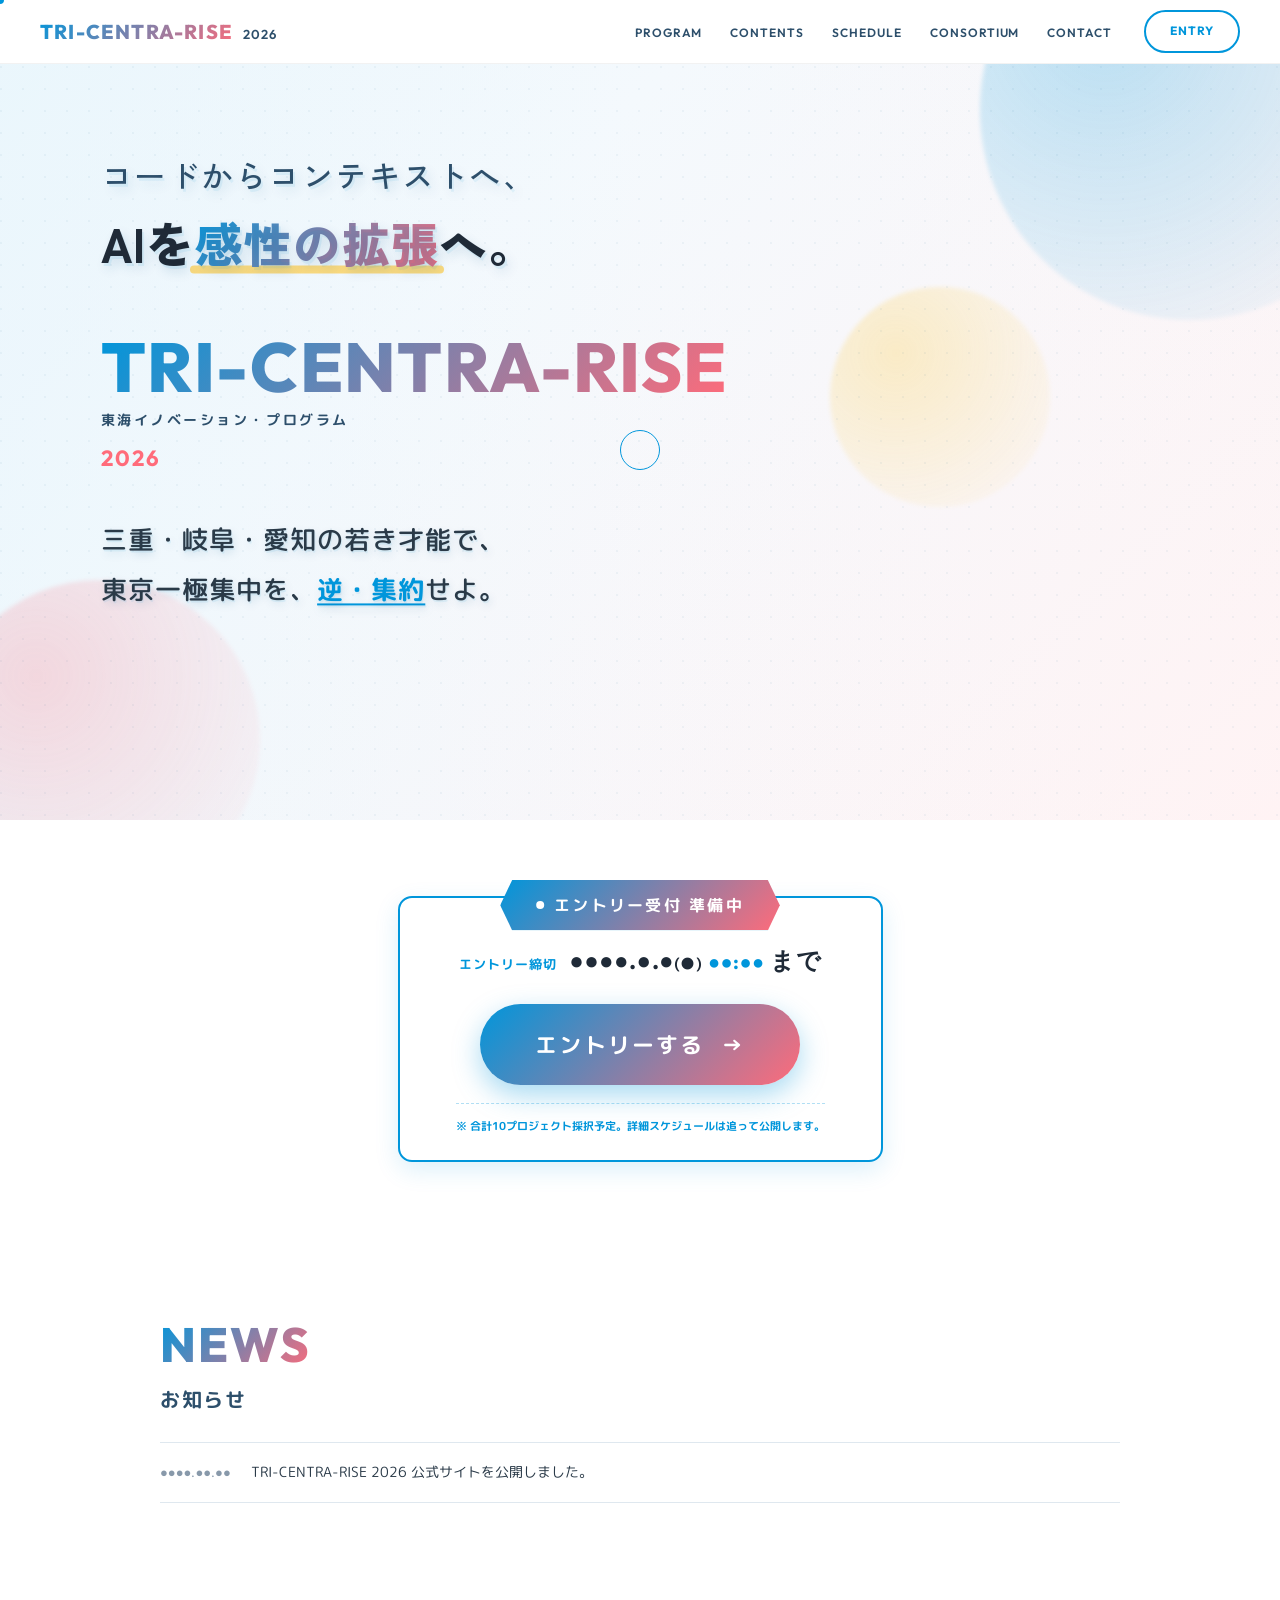
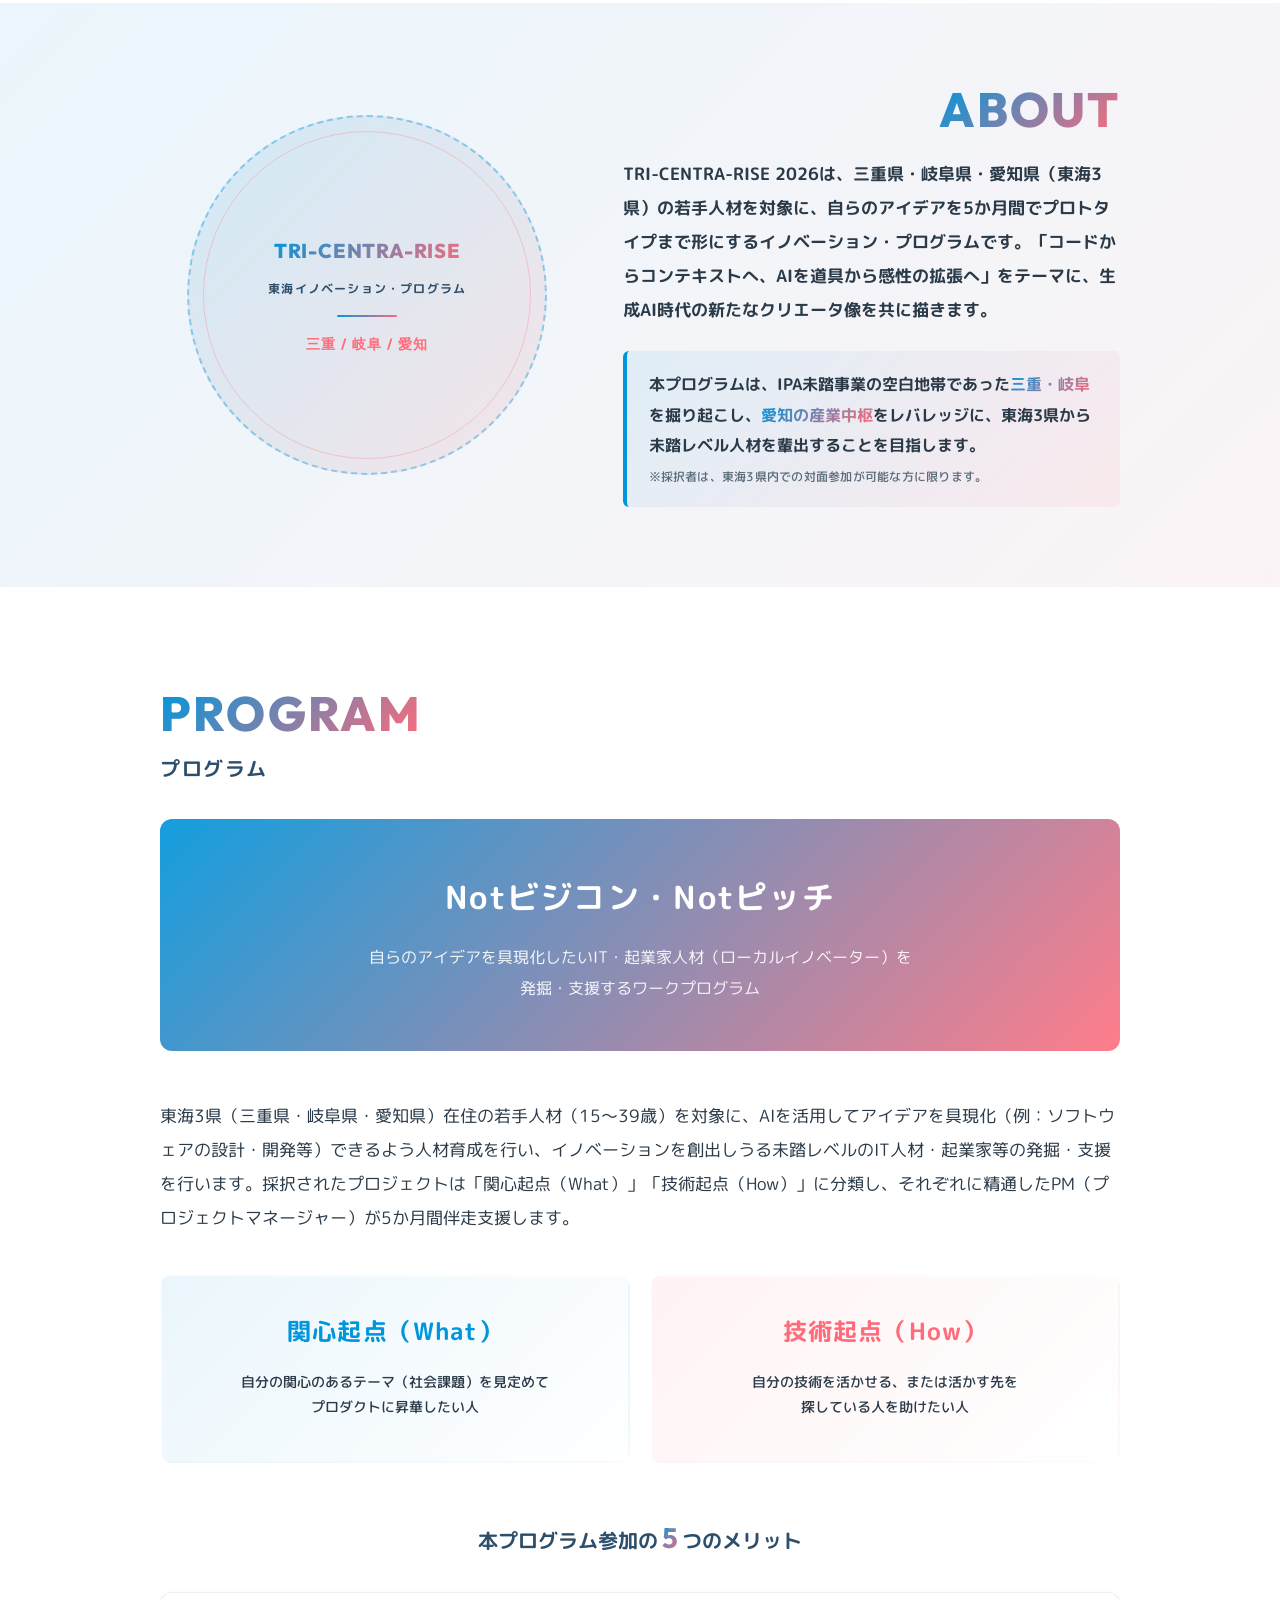
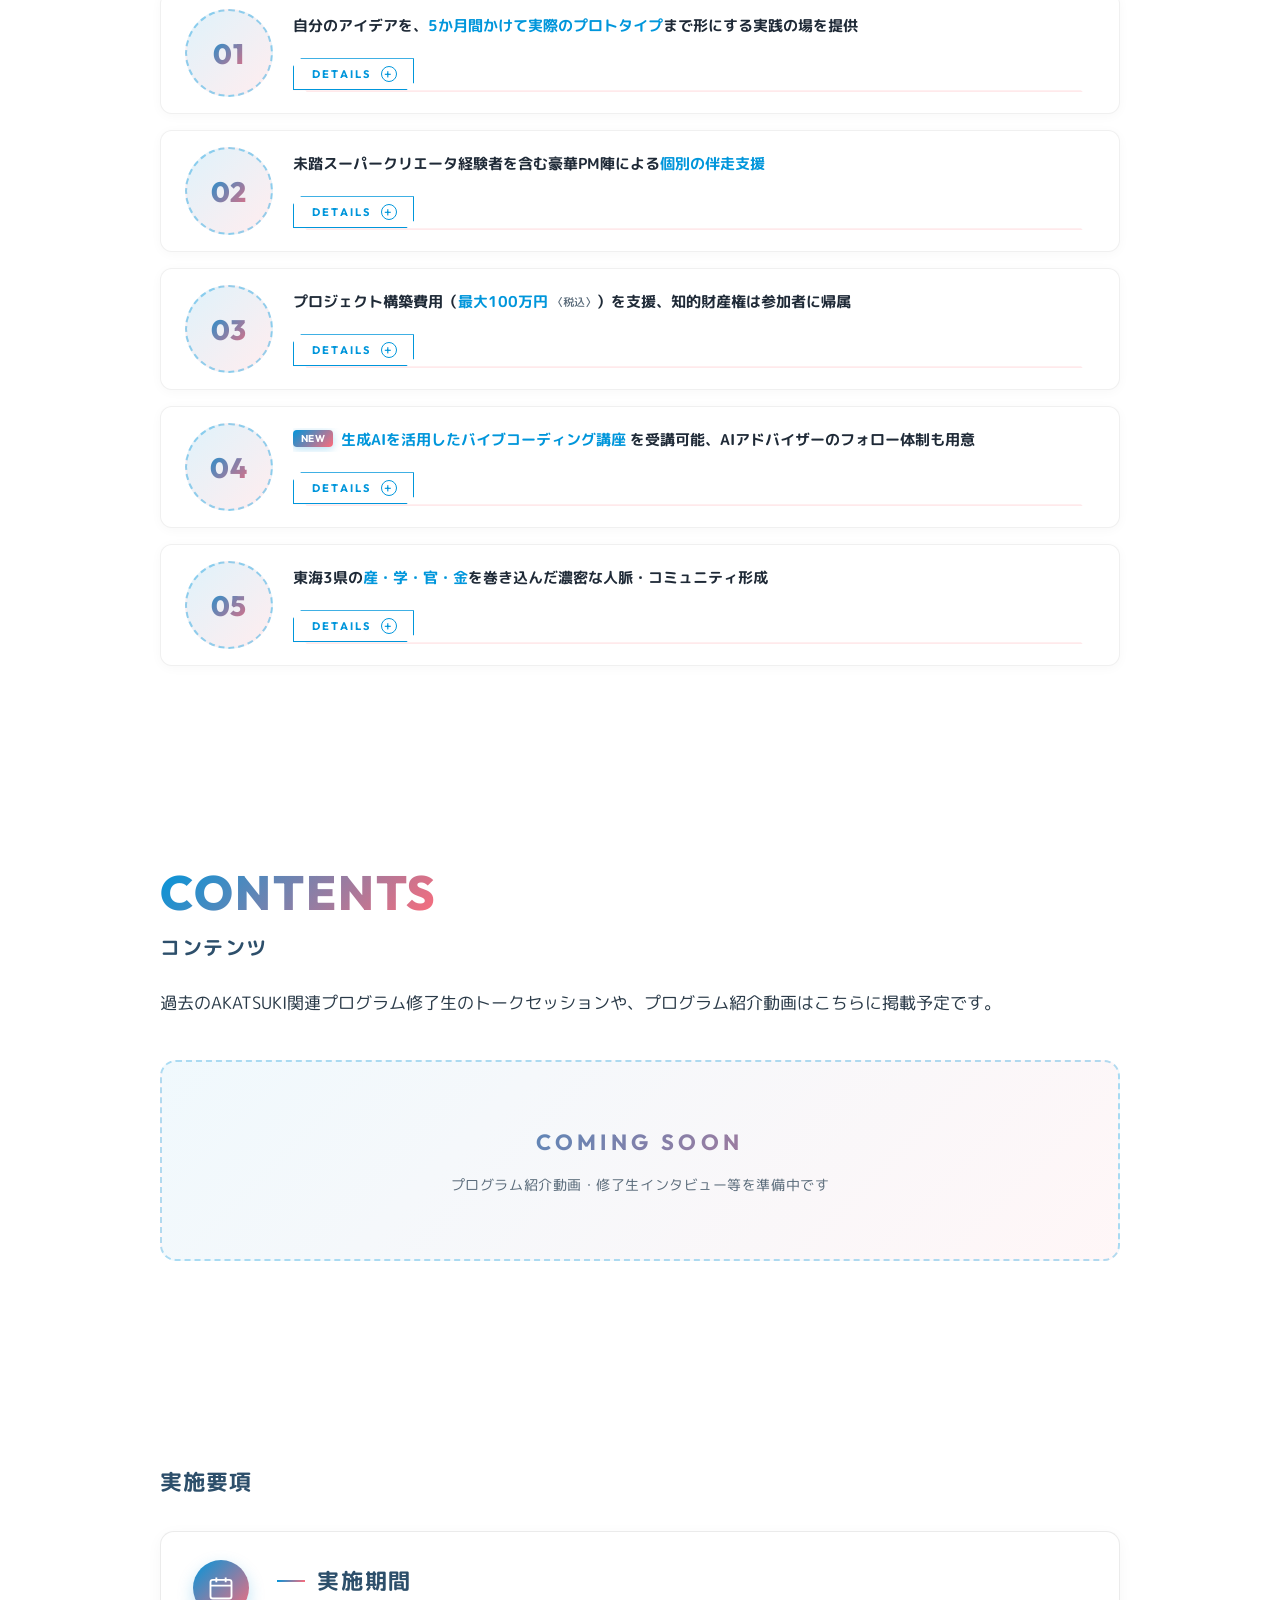
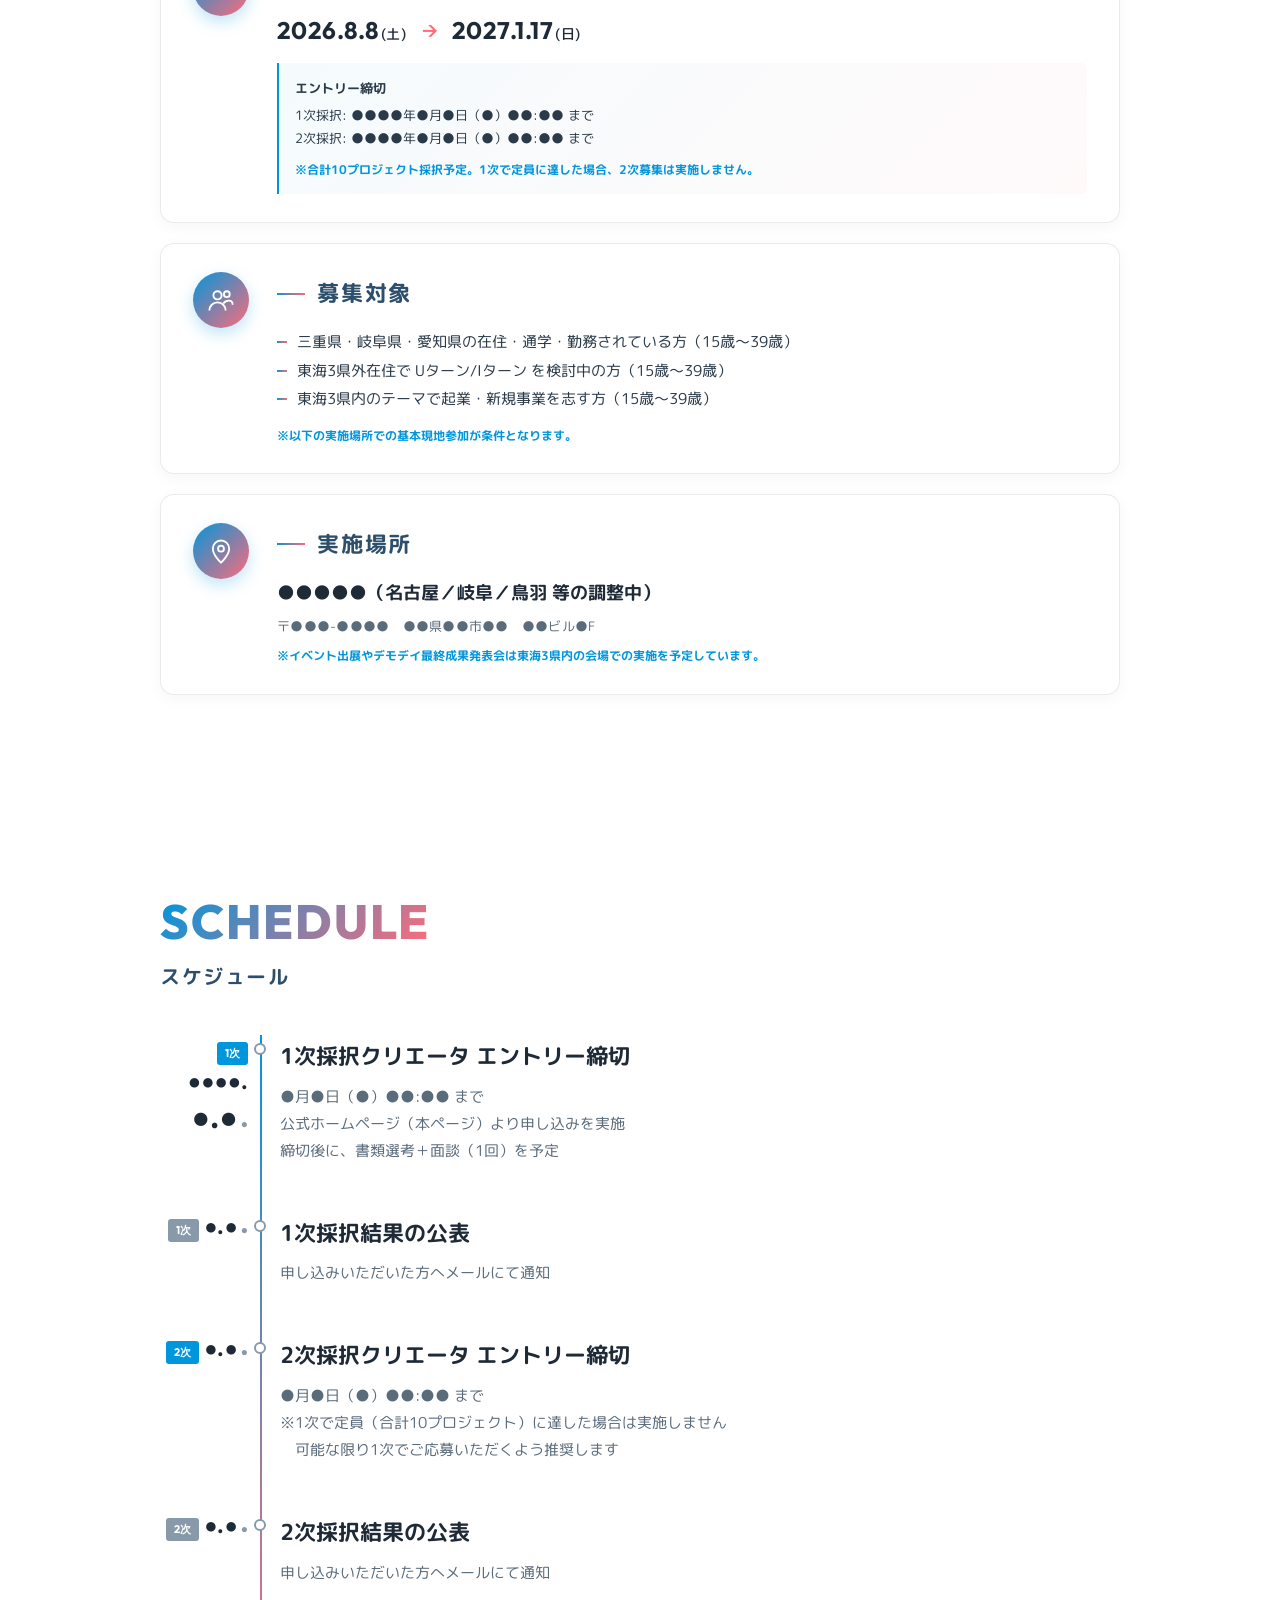
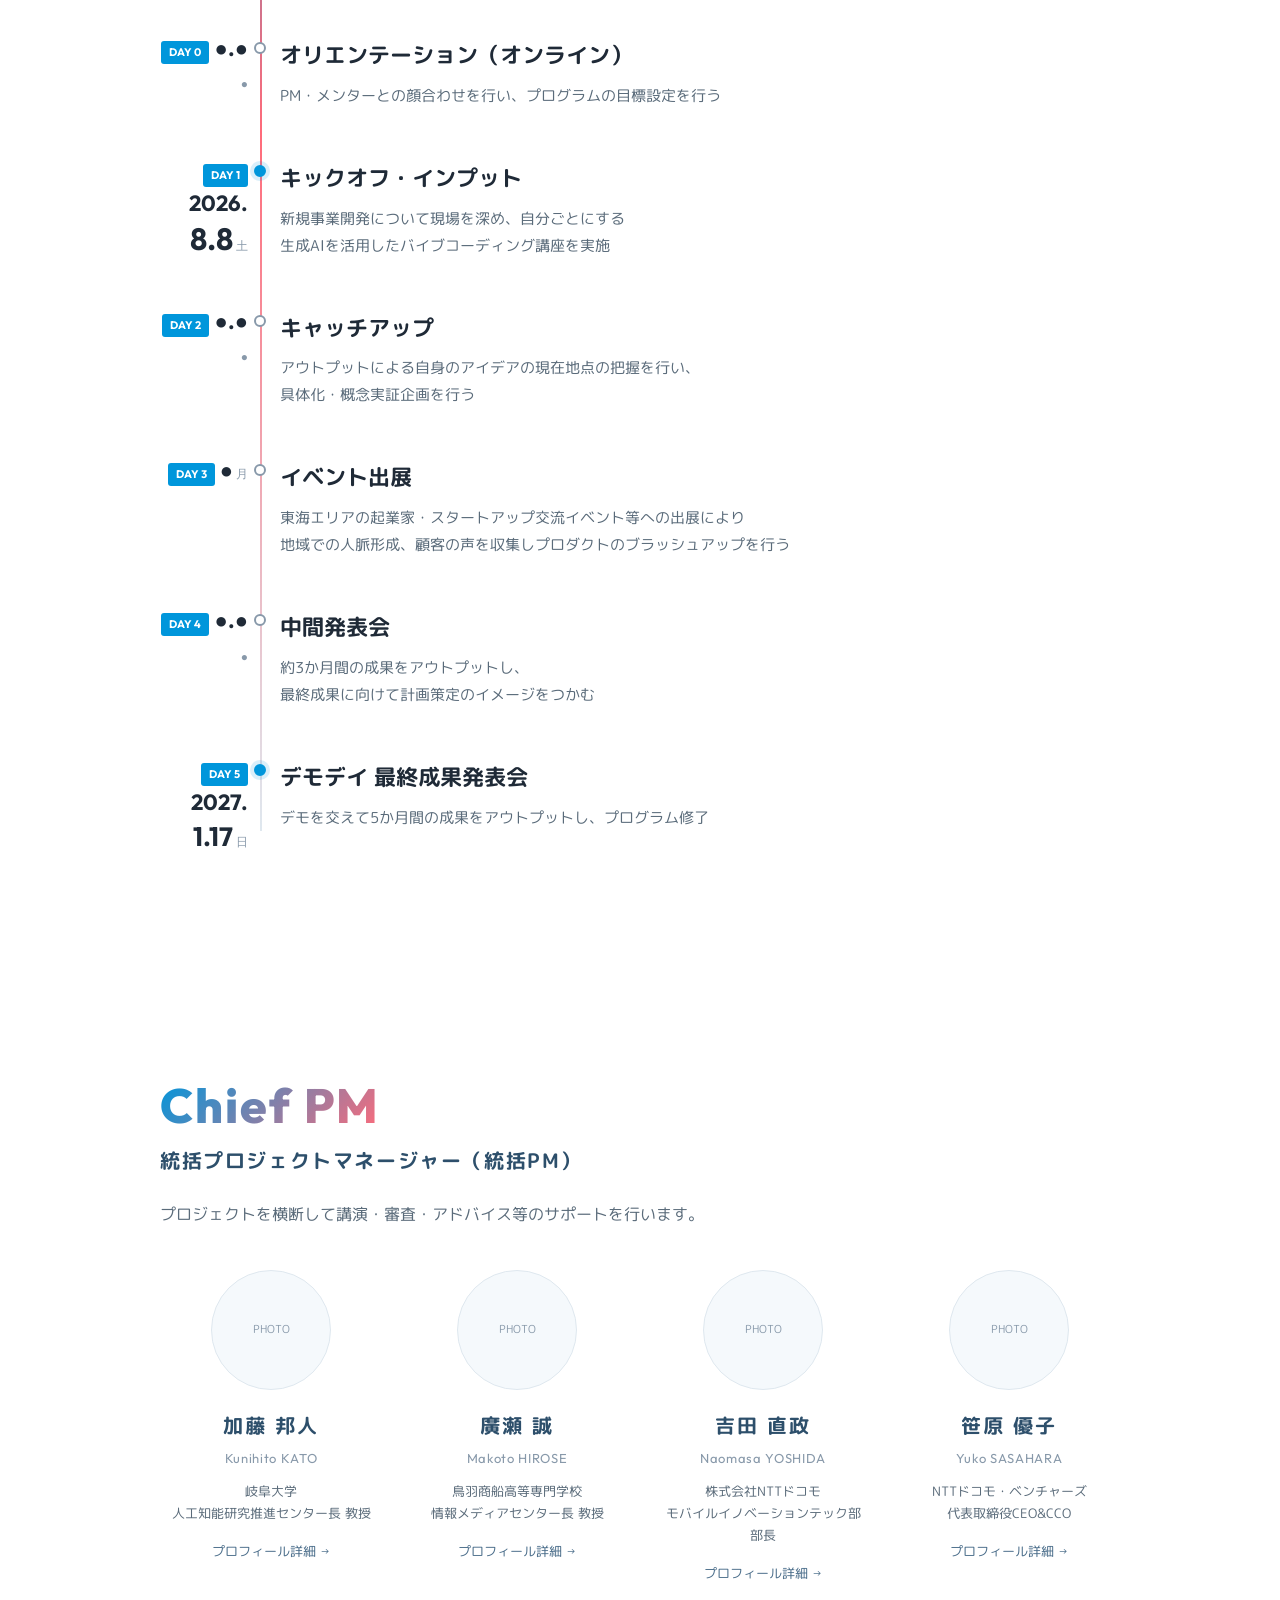
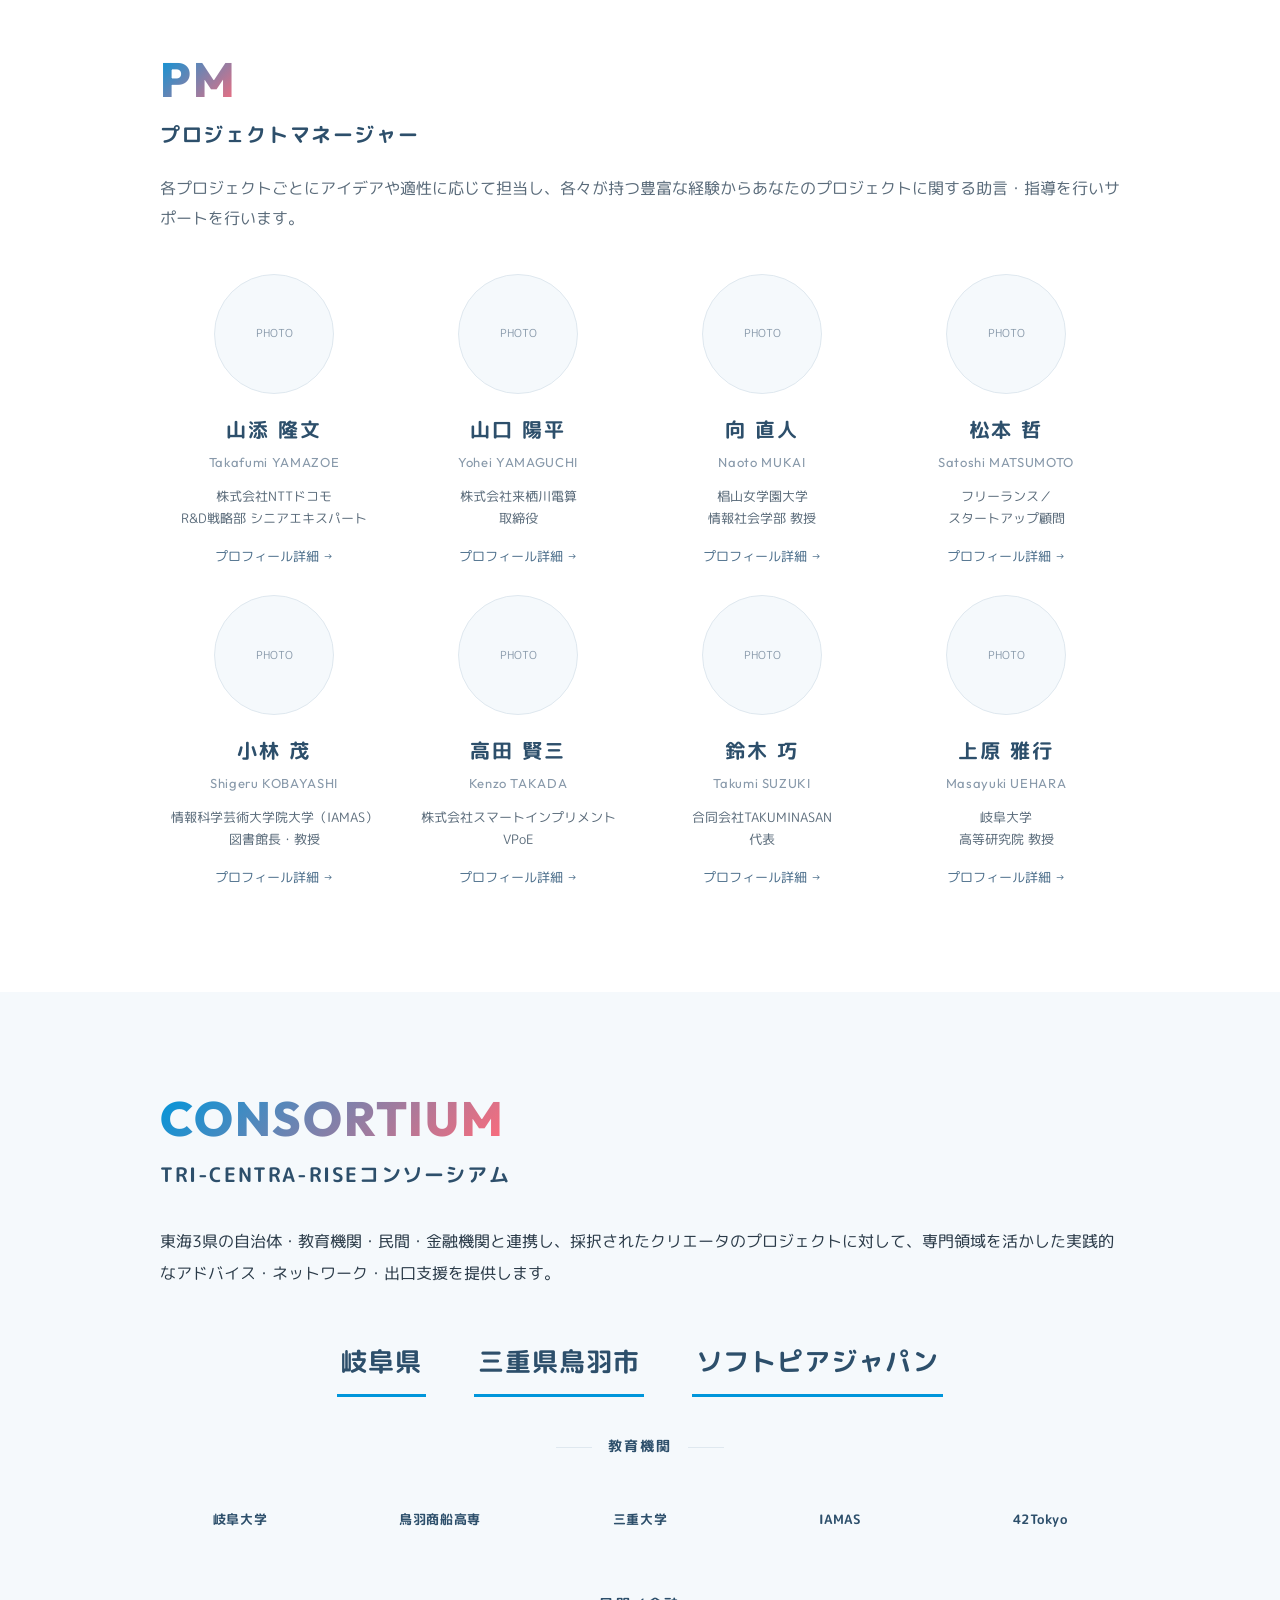
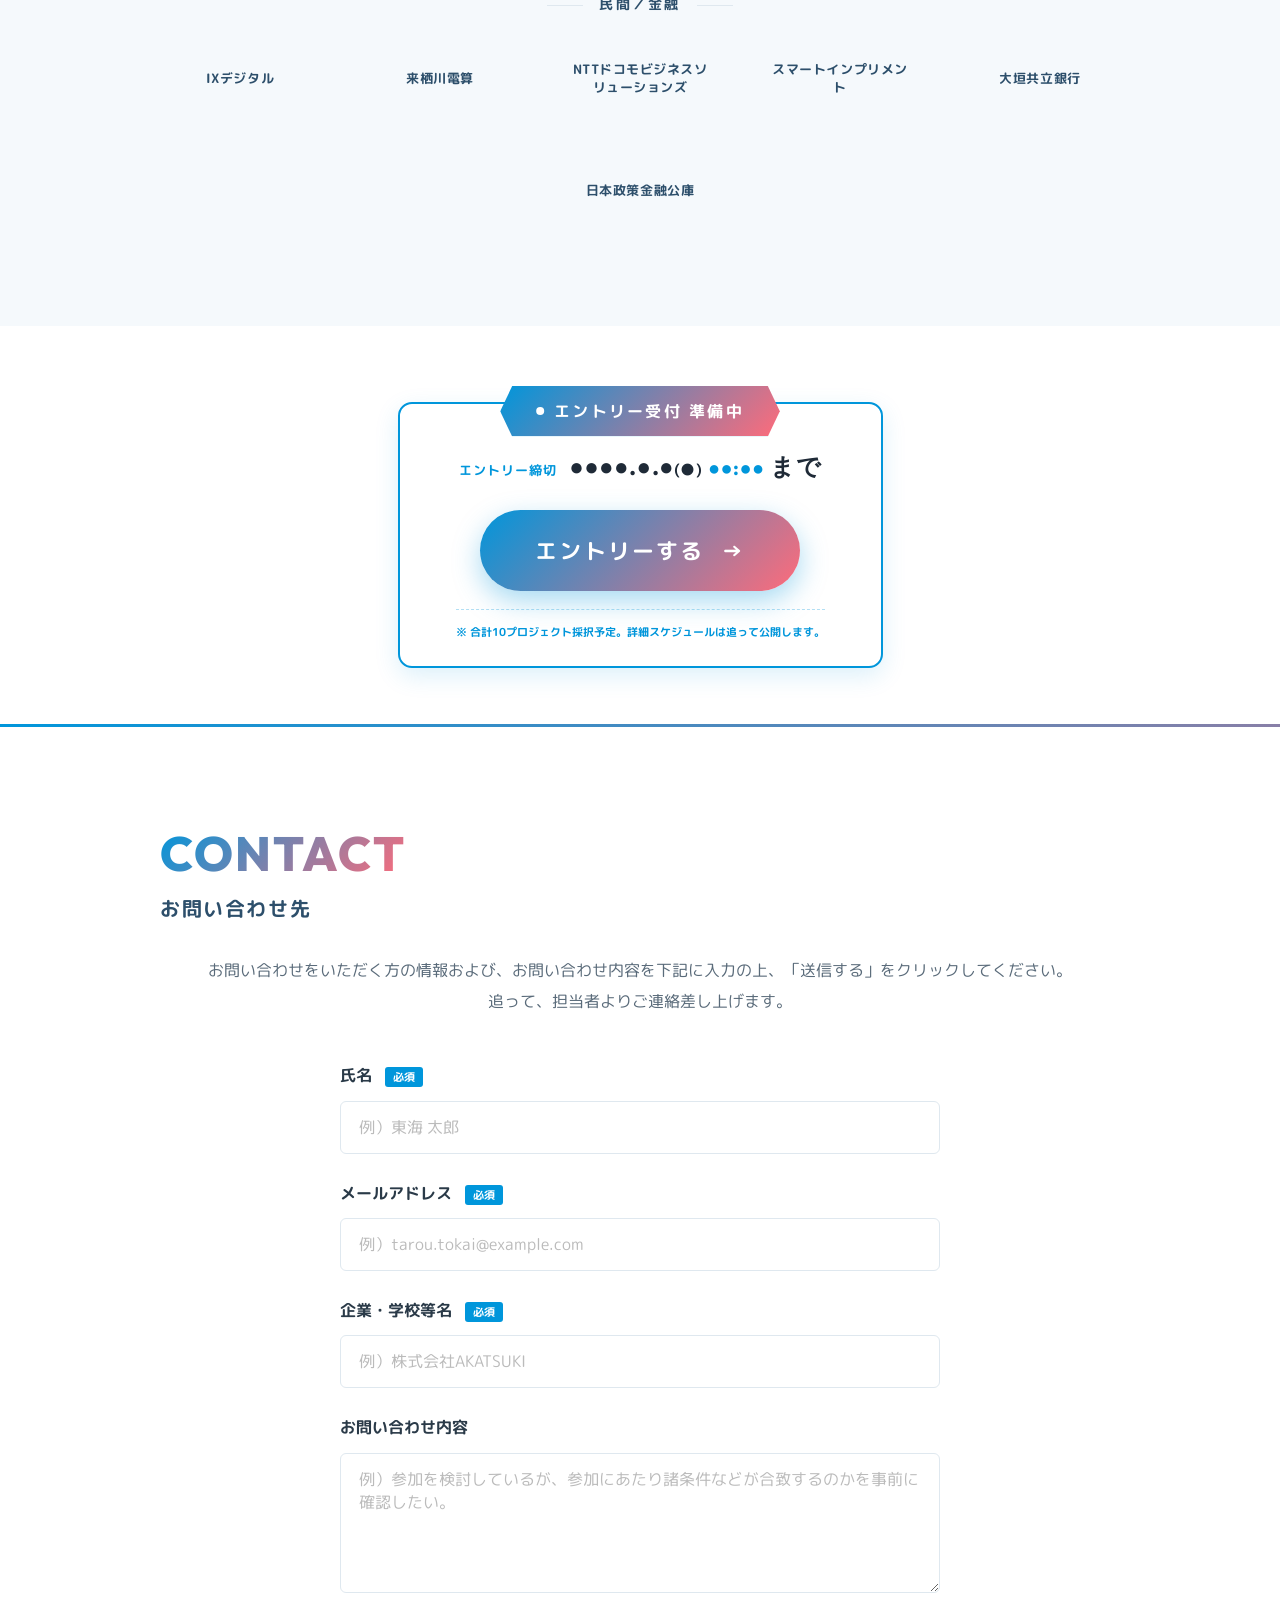
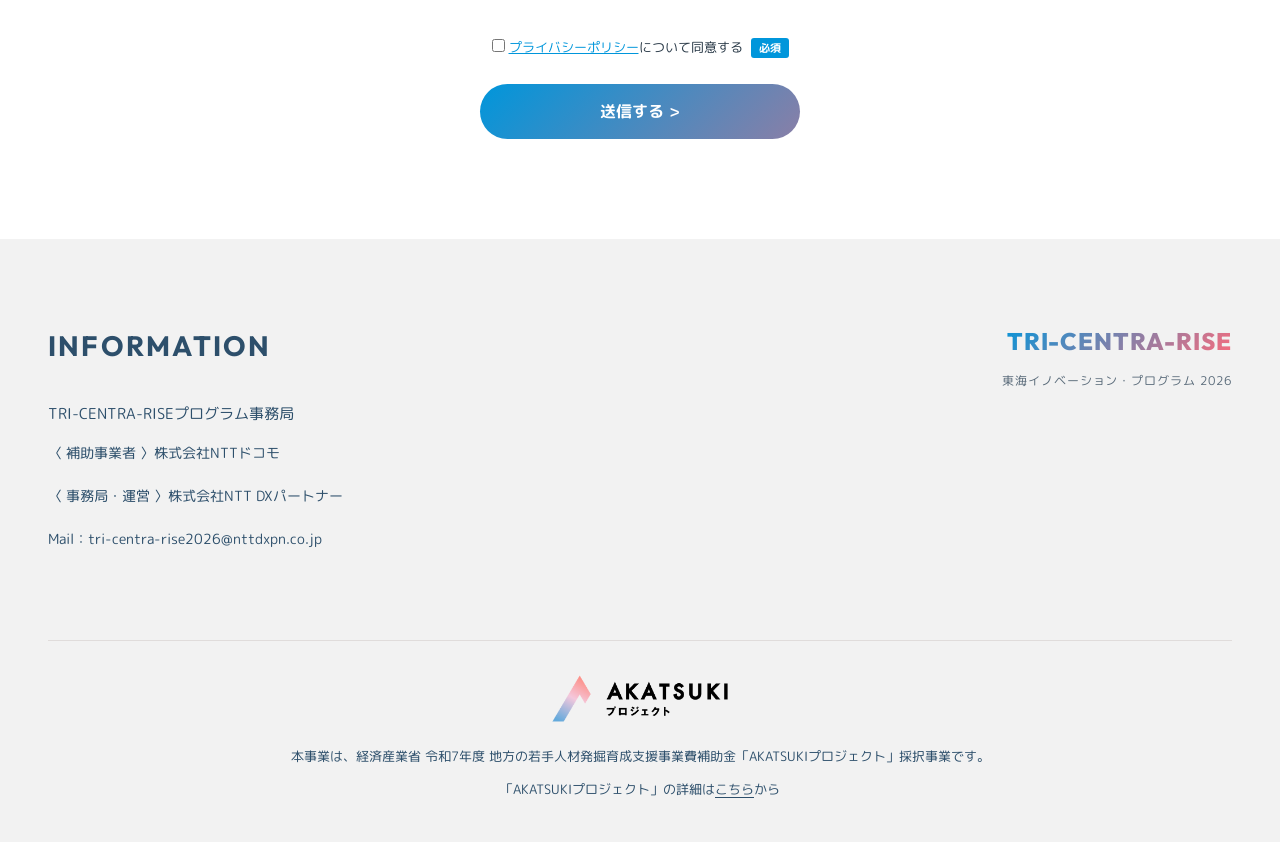
==== index.html @ 65f89086 "Initial commit: TRI-CENTRA-RISE 2026 A案 (docomo-mirai風ブルー×コーラル)" ====
<!DOCTYPE html>
<html lang="ja">
<head>
  <meta charset="UTF-8">
  <meta name="viewport" content="width=device-width, initial-scale=1.0">
  <title>TRI-CENTRA-RISE 2026 | 東海イノベーション・プログラム</title>
  <meta name="description" content="三重県・岐阜県・愛知県の若手人材を対象に、AIを感性の拡張へ昇華させるプロトタイプ開発を支援するイノベーション・プログラム。開発支援金最大100万円。">
  <link rel="preconnect" href="https://fonts.googleapis.com">
  <link rel="preconnect" href="https://fonts.gstatic.com" crossorigin>
  <link href="https://fonts.googleapis.com/css2?family=M+PLUS+Rounded+1c:wght@400;500;700;800&family=Outfit:wght@300;400;500;600;700;800&family=Noto+Sans+JP:wght@400;500;700;900&family=Zen+Kaku+Gothic+New:wght@300;400;500;700;900&display=swap" rel="stylesheet">
  <link rel="stylesheet" href="css/style.css">
</head>
<body>

<!-- Custom Cursor -->
<div class="cursor-dot" id="cursorDot" aria-hidden="true"></div>
<div class="cursor-ring" id="cursorRing" aria-hidden="true"></div>

<!-- HEADER -->
<header>
  <a href="#" class="header-logo">
    <span class="header-logo-text">TRI-CENTRA-RISE</span>
    <span class="header-logo-year">2026</span>
  </a>
  <button class="nav-toggle" id="navToggle" aria-label="メニュー"><span></span><span></span><span></span></button>
  <div class="header-right">
    <nav>
      <ul>
        <li><a href="#program">PROGRAM</a></li>
        <li><a href="#contents">CONTENTS</a></li>
        <li><a href="#schedule">SCHEDULE</a></li>
        <li><a href="#consortium">CONSORTIUM</a></li>
        <li><a href="#contact">CONTACT</a></li>
      </ul>
    </nav>
    <a href="entry.html" class="header-entry">ENTRY</a>
  </div>
</header>

<!-- MOBILE NAV -->
<div class="mobile-nav" id="mobileNav">
  <ul>
    <li><a href="#program">PROGRAM</a></li>
    <li><a href="#contents">CONTENTS</a></li>
    <li><a href="#schedule">SCHEDULE</a></li>
    <li><a href="#consortium">CONSORTIUM</a></li>
    <li><a href="#contact">CONTACT</a></li>
  </ul>
  <div class="mobile-nav-cta">
    <a href="entry.html" class="header-entry">ENTRY</a>
  </div>
</div>

<!-- HERO -->
<section class="hero">
  <div class="hero-bg-deco" aria-hidden="true">
    <span class="bg-circle bg-circle-1"></span>
    <span class="bg-circle bg-circle-2"></span>
    <span class="bg-circle bg-circle-3"></span>
    <span class="bg-dotgrid"></span>
  </div>
  <div class="hero-overlay"></div>
  <div class="hero-text">
    <p class="hero-catch">
      <span class="hero-catch-line1">コードからコンテキストへ、</span>
      <span class="hero-catch-line2">AIを<span class="hero-catch-accent">感性の拡張</span>へ。</span>
    </p>
    <div class="hero-logo-wrap">
      <p class="hero-logo-text">TRI-CENTRA-RISE</p>
      <p class="hero-logo-sub">東海イノベーション・プログラム</p>
      <p class="hero-logo-year">2026</p>
    </div>
    <p class="hero-tagline">
      三重・岐阜・愛知の若き才能で、<br>
      東京一極集中を、<span class="hero-tagline-accent">逆・集約</span>せよ。
    </p>
  </div>
</section>

<!-- HERO CTA -->
<div class="hero-cta-wrap">
  <a href="entry.html" class="hero-cta-box">
    <span class="cta-stage-ribbon">エントリー受付 準備中</span>
    <div class="cta-deadline-line">
      <span class="cta-deadline-label">エントリー締切</span>
      <span class="cta-deadline-main">●●●●.●.●<span class="dow">(●)</span> <span class="cta-deadline-time">●●:●●</span> まで</span>
    </div>
    <div class="cta-action">
      <span class="cta-action-label">エントリーする</span>
      <span class="cta-action-arrow">→</span>
    </div>
    <p class="cta-warning">※ 合計10プロジェクト採択予定。詳細スケジュールは追って公開します。</p>
  </a>
</div>

<!-- NEWS -->
<section class="section" id="news">
  <div class="section-inner fade-in">
    <div class="section-heading">
      <span class="section-heading-en">NEWS</span>
      <p class="section-heading-ja">お知らせ</p>
    </div>
    <div class="news-list">
      <div class="news-item">
        <span class="news-date">●●●●.●●.●●</span>
        <p>TRI-CENTRA-RISE 2026 公式サイトを公開しました。</p>
      </div>
    </div>
  </div>
</section>

<!-- ABOUT -->
<section class="about-section" id="about">
  <div class="about-inner fade-in">
    <div class="about-visual">
      <div class="about-key">
        <div class="about-key-stamp">
          <span class="about-key-stamp-en">TRI-CENTRA-RISE</span>
          <span class="about-key-stamp-ja">東海イノベーション・プログラム</span>
          <span class="about-key-stamp-line"></span>
          <span class="about-key-stamp-tag">三重 / 岐阜 / 愛知</span>
        </div>
      </div>
    </div>
    <div class="about-text-block">
      <div class="section-heading">
        <span class="section-heading-en" style="color: var(--brown);">ABOUT</span>
      </div>
      <p>TRI-CENTRA-RISE 2026は、三重県・岐阜県・愛知県（東海3県）の若手人材を対象に、自らのアイデアを<strong>5か月間でプロトタイプまで形にする</strong>イノベーション・プログラムです。<strong>「コードからコンテキストへ、AIを道具から感性の拡張へ」</strong>をテーマに、生成AI時代の新たなクリエータ像を共に描きます。</p>
      <p class="about-highlight">本プログラムは、IPA未踏事業の空白地帯であった<strong>三重・岐阜</strong>を掘り起こし、<strong>愛知の産業中枢</strong>をレバレッジに、東海3県から未踏レベル人材を輩出することを目指します。<span class="about-highlight-note">※採択者は、東海3県内での対面参加が可能な方に限ります。</span></p>
    </div>
  </div>
</section>

<!-- PROGRAM -->
<section class="section" id="program">
  <div class="section-inner">
    <div class="section-heading fade-in">
      <span class="section-heading-en">PROGRAM</span>
      <p class="section-heading-ja">プログラム</p>
    </div>

    <div class="program-banner fade-in" style="margin-top: 32px;">
      <h3>Notビジコン・Notピッチ</h3>
      <p>自らのアイデアを具現化したいIT・起業家人材（ローカルイノベーター）を<br>発掘・支援するワークプログラム</p>
    </div>

    <p class="section-desc fade-in">東海3県（三重県・岐阜県・愛知県）在住の若手人材（15〜39歳）を対象に、AIを活用してアイデアを具現化（例：ソフトウェアの設計・開発等）できるよう人材育成を行い、イノベーションを創出しうる未踏レベルのIT人材・起業家等の発掘・支援を行います。採択されたプロジェクトは「関心起点（What）」「技術起点（How）」に分類し、それぞれに精通したPM（プロジェクトマネージャー）が5か月間伴走支援します。</p>

    <div class="approach-cards fade-in">
      <div class="approach-card what">
        <span class="approach-card-label">関心起点（What）</span>
        <h4>自分の関心のあるテーマ（社会課題）を見定めて<br>プロダクトに昇華したい人</h4>
      </div>
      <div class="approach-card how">
        <span class="approach-card-label">技術起点（How）</span>
        <h4>自分の技術を活かせる、または活かす先を<br>探している人を助けたい人</h4>
      </div>
    </div>

    <p class="merits-heading fade-in">本プログラム参加の<span class="merits-heading-num">5</span>つのメリット</p>
    <div class="merits-list fade-in">
      <div class="merit-item" data-merit>
        <span class="merit-icon"><span class="merit-icon-num">01</span></span>
        <div class="merit-content">
          <h5>自分のアイデアを、<strong>5か月間かけて実際のプロトタイプ</strong>まで形にする実践の場を提供</h5>
          <button class="merit-toggle" type="button">DETAILS<span class="merit-toggle-icon">+</span></button>
          <div class="merit-detail">
            <p>「やってみたい」で終わらせず、ユーザー検証・プロトタイプ開発・成果発表までを一貫して経験。プログラム修了時には実動するプロダクト、ピッチ経験、最終発表会での登壇実績が手元に残ります。</p>
          </div>
        </div>
      </div>
      <div class="merit-item" data-merit>
        <span class="merit-icon"><span class="merit-icon-num">02</span></span>
        <div class="merit-content">
          <h5>未踏スーパークリエータ経験者を含む豪華PM陣による<strong>個別の伴走支援</strong></h5>
          <button class="merit-toggle" type="button">DETAILS<span class="merit-toggle-icon">+</span></button>
          <div class="merit-detail">
            <p>未踏事業の経験者（山添・山口・小林）をはじめ、AI研究・スタートアップ・教育の最前線で活躍するメンターを多数配置。アイデアが自身のビジネスや人脈に届く仲間になる機会を提供します。</p>
          </div>
        </div>
      </div>
      <div class="merit-item" data-merit>
        <span class="merit-icon"><span class="merit-icon-num">03</span></span>
        <div class="merit-content">
          <h5>プロジェクト構築費用（<strong>最大100万円</strong><span class="merit-inline-note">〈税込〉</span>）を支援、知的財産権は参加者に帰属</h5>
          <button class="merit-toggle" type="button">DETAILS<span class="merit-toggle-icon">+</span></button>
          <div class="merit-detail">
            <p>プログラム期間中の開発に要する人件費の計上＋国内旅費＋プログラム事務局の定める生成AIサービス利用料の三科目（すべて実費精算）への充当を基本とし、上記以外の利用用途については事務局が審議の上利用可否について判断します。本プログラムの成果の知的財産権は参加者に帰属するので、安心して自身のアイデアを具体化いただくことができます。</p>
          </div>
        </div>
      </div>
      <div class="merit-item" data-merit>
        <span class="merit-icon"><span class="merit-icon-num">04</span></span>
        <div class="merit-content">
          <h5><span class="merit-badge merit-badge-new">NEW</span><strong>生成AIを活用したバイブコーディング講座</strong> を受講可能、AIアドバイザーのフォロー体制も用意</h5>
          <button class="merit-toggle" type="button">DETAILS<span class="merit-toggle-icon">+</span></button>
          <div class="merit-detail">
            <p>初日には生成AIを用いたバイブコーディング（Vibe Coding）の講座を受講でき、プロダクト開発スピードと表現力を一段引き上げます。非エンジニアの方もアイデアを形にしやすい環境を提供します。既にバイブコーディングを活用している方にとっても、バイブコーディングに詳しいAIアドバイザーがあなたを期間中サポートします。</p>
          </div>
        </div>
      </div>
      <div class="merit-item" data-merit>
        <span class="merit-icon"><span class="merit-icon-num">05</span></span>
        <div class="merit-content">
          <h5>東海3県の<strong>産・学・官・金</strong>を巻き込んだ濃密な人脈・コミュニティ形成</h5>
          <button class="merit-toggle" type="button">DETAILS<span class="merit-toggle-icon">+</span></button>
          <div class="merit-detail">
            <p>岐阜県・鳥羽市・ソフトピアジャパンといった自治体、岐阜大学・鳥羽商船高専・三重大学・IAMAS・42Tokyoの教育機関、来栖川電算・スマートインプリメント等の企業、大垣共立銀行・日本政策金融公庫等の金融機関とのネットワーク。修了後はアルムナイコミュニティを通じて、未踏事業へのトスアップ支援も用意しています。</p>
          </div>
        </div>
      </div>
    </div>
  </div>
</section>

<!-- CONTENTS -->
<section class="section" id="contents">
  <div class="section-inner">
    <div class="section-heading fade-in">
      <span class="section-heading-en">CONTENTS</span>
      <p class="section-heading-ja">コンテンツ</p>
    </div>
    <p class="section-desc fade-in">過去のAKATSUKI関連プログラム修了生のトークセッションや、プログラム紹介動画はこちらに掲載予定です。</p>
    <div class="contents-placeholder fade-in">
      <p class="contents-placeholder-label">COMING SOON</p>
      <p class="contents-placeholder-text">プログラム紹介動画・修了生インタビュー等を準備中です</p>
    </div>
  </div>
</section>

<!-- 実施要項 -->
<section class="section" id="requirements">
  <div class="section-inner fade-in">
    <h3 class="req-title">実施要項</h3>
    <div class="req-cards">
      <div class="req-card">
        <div class="req-card-icon">
          <svg viewBox="0 0 24 24" fill="none" stroke="currentColor" stroke-width="1.6">
            <rect x="3" y="5" width="18" height="16" rx="2"/>
            <path d="M3 10h18M8 3v4M16 3v4"/>
          </svg>
        </div>
        <div class="req-card-body">
          <p class="req-card-label">実施期間</p>
          <p class="req-card-main">2026.8.8<span class="req-dow">(土)</span> <span class="req-arrow">→</span> 2027.1.17<span class="req-dow">(日)</span></p>
          <div class="req-card-notes">
            <p class="req-note-head">エントリー締切</p>
            <p>1次採択: ●●●●年●月●日（●）●●:●● まで</p>
            <p>2次採択: ●●●●年●月●日（●）●●:●● まで</p>
            <p class="req-note-warn">※合計10プロジェクト採択予定。1次で定員に達した場合、2次募集は実施しません。</p>
          </div>
        </div>
      </div>

      <div class="req-card">
        <div class="req-card-icon">
          <svg viewBox="0 0 24 24" fill="none" stroke="currentColor" stroke-width="1.6">
            <circle cx="9" cy="8" r="3.5"/>
            <path d="M2 21c0-3.8 3.1-7 7-7s7 3.2 7 7"/>
            <circle cx="17" cy="7" r="2.5"/>
            <path d="M14 15c1-1.5 2.8-2.5 4.8-2.5 2 0 3.2 1.5 3.2 3.5"/>
          </svg>
        </div>
        <div class="req-card-body">
          <p class="req-card-label">募集対象</p>
          <ul class="req-list">
            <li>三重県・岐阜県・愛知県の在住・通学・勤務されている方（15歳〜39歳）</li>
            <li>東海3県外在住で Uターン/Iターン を検討中の方（15歳〜39歳）</li>
            <li>東海3県内のテーマで起業・新規事業を志す方（15歳〜39歳）</li>
          </ul>
          <p class="req-note-warn">※以下の実施場所での基本現地参加が条件となります。</p>
        </div>
      </div>

      <div class="req-card">
        <div class="req-card-icon">
          <svg viewBox="0 0 24 24" fill="none" stroke="currentColor" stroke-width="1.6">
            <path d="M12 22s7-6.5 7-12a7 7 0 0 0-14 0c0 5.5 7 12 7 12z"/>
            <circle cx="12" cy="10" r="2.5"/>
          </svg>
        </div>
        <div class="req-card-body">
          <p class="req-card-label">実施場所</p>
          <p class="req-card-main-sm">●●●●●（名古屋／岐阜／鳥羽 等の調整中）</p>
          <p class="req-card-addr">〒●●●-●●●●　●●県●●市●●　●●ビル●F</p>
          <p class="req-note-warn">※イベント出展やデモデイ最終成果発表会は東海3県内の会場での実施を予定しています。</p>
        </div>
      </div>
    </div>

  </div>
</section>

<!-- SCHEDULE -->
<section class="schedule-section" id="schedule">
  <div class="schedule-inner">
    <div class="section-heading fade-in">
      <span class="section-heading-en">SCHEDULE</span>
      <p class="section-heading-ja">スケジュール</p>
    </div>

    <div class="schedule-timeline fade-in">
      <div class="schedule-item">
        <div class="schedule-date-block">
          <span class="schedule-day-label">1次</span>
          <span class="schedule-date">●●●●.<br><strong style="font-size: 1.4em;">●.●</strong><small> ●</small></span>
        </div>
        <div class="schedule-content">
          <h3>1次採択クリエータ エントリー締切</h3>
          <p>●月●日（●）●●:●● まで<br>公式ホームページ（本ページ）より申し込みを実施<br>締切後に、書類選考＋面談（1回）を予定</p>
        </div>
      </div>

      <div class="schedule-item">
        <div class="schedule-date-block">
          <span class="schedule-day-label gray">1次</span>
          <span class="schedule-date">●.●<small> ●</small></span>
        </div>
        <div class="schedule-content">
          <h3>1次採択結果の公表</h3>
          <p>申し込みいただいた方へメールにて通知</p>
        </div>
      </div>

      <div class="schedule-item">
        <div class="schedule-date-block">
          <span class="schedule-day-label">2次</span>
          <span class="schedule-date">●.●<small> ●</small></span>
        </div>
        <div class="schedule-content">
          <h3>2次採択クリエータ エントリー締切</h3>
          <p>●月●日（●）●●:●● まで<br>※1次で定員（合計10プロジェクト）に達した場合は実施しません<br>　可能な限り1次でご応募いただくよう推奨します</p>
        </div>
      </div>

      <div class="schedule-item">
        <div class="schedule-date-block">
          <span class="schedule-day-label gray">2次</span>
          <span class="schedule-date">●.●<small> ●</small></span>
        </div>
        <div class="schedule-content">
          <h3>2次採択結果の公表</h3>
          <p>申し込みいただいた方へメールにて通知</p>
        </div>
      </div>

      <div class="schedule-item">
        <div class="schedule-date-block">
          <span class="schedule-day-label">DAY 0</span>
          <span class="schedule-date">●.●<small> ●</small></span>
        </div>
        <div class="schedule-content">
          <h3>オリエンテーション（オンライン）</h3>
          <p>PM・メンターとの顔合わせを行い、プログラムの目標設定を行う</p>
        </div>
      </div>

      <div class="schedule-item active">
        <div class="schedule-date-block">
          <span class="schedule-day-label">DAY 1</span>
          <span class="schedule-date">2026.<br><strong style="font-size: 1.4em;">8.8</strong><small> 土</small></span>
        </div>
        <div class="schedule-content">
          <h3>キックオフ・インプット</h3>
          <p>新規事業開発について現場を深め、自分ごとにする<br>生成AIを活用したバイブコーディング講座を実施</p>
        </div>
      </div>

      <div class="schedule-item">
        <div class="schedule-date-block">
          <span class="schedule-day-label">DAY 2</span>
          <span class="schedule-date">●.●<small> ●</small></span>
        </div>
        <div class="schedule-content">
          <h3>キャッチアップ</h3>
          <p>アウトプットによる自身のアイデアの現在地点の把握を行い、<br>具体化・概念実証企画を行う</p>
        </div>
      </div>

      <div class="schedule-item">
        <div class="schedule-date-block">
          <span class="schedule-day-label">DAY 3</span>
          <span class="schedule-date">●<small> 月</small></span>
        </div>
        <div class="schedule-content">
          <h3>イベント出展</h3>
          <p>東海エリアの起業家・スタートアップ交流イベント等への出展により<br>地域での人脈形成、顧客の声を収集しプロダクトのブラッシュアップを行う</p>
        </div>
      </div>

      <div class="schedule-item">
        <div class="schedule-date-block">
          <span class="schedule-day-label">DAY 4</span>
          <span class="schedule-date">●.●<small> ●</small></span>
        </div>
        <div class="schedule-content">
          <h3>中間発表会</h3>
          <p>約3か月間の成果をアウトプットし、<br>最終成果に向けて計画策定のイメージをつかむ</p>
        </div>
      </div>

      <div class="schedule-item active">
        <div class="schedule-date-block">
          <span class="schedule-day-label">DAY 5</span>
          <span class="schedule-date">2027.<br><strong style="font-size: 1.2em;">1.17</strong><small> 日</small></span>
        </div>
        <div class="schedule-content">
          <h3>デモデイ 最終成果発表会</h3>
          <p>デモを交えて5か月間の成果をアウトプットし、プログラム修了</p>
        </div>
      </div>
    </div>
  </div>
</section>

<!-- PM -->
<section class="pm-section" id="pm">
  <div class="pm-inner">
    <!-- 統括PM -->
    <div class="section-heading fade-in">
      <span class="section-heading-en">Chief PM</span>
      <p class="section-heading-ja">統括プロジェクトマネージャー（統括PM）</p>
    </div>
    <p class="pm-section-desc fade-in">プロジェクトを横断して講演・審査・アドバイス等のサポートを行います。</p>

    <div class="pm-grid fade-in">
      <div class="pm-card" data-pm="kato">
        <div class="pm-photo"><span>PHOTO</span></div>
        <p class="pm-name">加藤 邦人</p>
        <p class="pm-name-en">Kunihito KATO</p>
        <p class="pm-org">岐阜大学<br>人工知能研究推進センター長 教授</p>
        <a href="#" class="pm-detail">プロフィール詳細</a>
      </div>
      <div class="pm-card" data-pm="hirose">
        <div class="pm-photo"><span>PHOTO</span></div>
        <p class="pm-name">廣瀬 誠</p>
        <p class="pm-name-en">Makoto HIROSE</p>
        <p class="pm-org">鳥羽商船高等専門学校<br>情報メディアセンター長 教授</p>
        <a href="#" class="pm-detail">プロフィール詳細</a>
      </div>
      <div class="pm-card" data-pm="yoshida">
        <div class="pm-photo"><span>PHOTO</span></div>
        <p class="pm-name">吉田 直政</p>
        <p class="pm-name-en">Naomasa YOSHIDA</p>
        <p class="pm-org">株式会社NTTドコモ<br>モバイルイノベーションテック部 部長</p>
        <a href="#" class="pm-detail">プロフィール詳細</a>
      </div>
      <div class="pm-card" data-pm="sasahara">
        <div class="pm-photo"><span>PHOTO</span></div>
        <p class="pm-name">笹原 優子</p>
        <p class="pm-name-en">Yuko SASAHARA</p>
        <p class="pm-org">NTTドコモ・ベンチャーズ<br>代表取締役CEO&CCO</p>
        <a href="#" class="pm-detail">プロフィール詳細</a>
      </div>
    </div>

    <!-- PM -->
    <div class="section-heading fade-in" style="margin-top: 64px;">
      <span class="section-heading-en">PM</span>
      <p class="section-heading-ja">プロジェクトマネージャー</p>
    </div>
    <p class="pm-section-desc fade-in">各プロジェクトごとにアイデアや適性に応じて担当し、各々が持つ豊富な経験からあなたのプロジェクトに関する助言・指導を行いサポートを行います。</p>

    <div class="pm-grid pm-grid-4 fade-in">
      <div class="pm-card" data-pm="yamazoe">
        <div class="pm-photo"><span>PHOTO</span></div>
        <p class="pm-name">山添 隆文</p>
        <p class="pm-name-en">Takafumi YAMAZOE</p>
        <p class="pm-org">株式会社NTTドコモ<br>R&D戦略部 シニアエキスパート</p>
        <a href="#" class="pm-detail">プロフィール詳細</a>
      </div>
      <div class="pm-card" data-pm="yamaguchi">
        <div class="pm-photo"><span>PHOTO</span></div>
        <p class="pm-name">山口 陽平</p>
        <p class="pm-name-en">Yohei YAMAGUCHI</p>
        <p class="pm-org">株式会社来栖川電算<br>取締役</p>
        <a href="#" class="pm-detail">プロフィール詳細</a>
      </div>
      <div class="pm-card" data-pm="mukai">
        <div class="pm-photo"><span>PHOTO</span></div>
        <p class="pm-name">向 直人</p>
        <p class="pm-name-en">Naoto MUKAI</p>
        <p class="pm-org">椙山女学園大学<br>情報社会学部 教授</p>
        <a href="#" class="pm-detail">プロフィール詳細</a>
      </div>
      <div class="pm-card" data-pm="matsumoto">
        <div class="pm-photo"><span>PHOTO</span></div>
        <p class="pm-name">松本 哲</p>
        <p class="pm-name-en">Satoshi MATSUMOTO</p>
        <p class="pm-org">フリーランス／<br>スタートアップ顧問</p>
        <a href="#" class="pm-detail">プロフィール詳細</a>
      </div>
      <div class="pm-card" data-pm="kobayashi">
        <div class="pm-photo"><span>PHOTO</span></div>
        <p class="pm-name">小林 茂</p>
        <p class="pm-name-en">Shigeru KOBAYASHI</p>
        <p class="pm-org">情報科学芸術大学院大学（IAMAS）<br>図書館長・教授</p>
        <a href="#" class="pm-detail">プロフィール詳細</a>
      </div>
      <div class="pm-card" data-pm="takada">
        <div class="pm-photo"><span>PHOTO</span></div>
        <p class="pm-name">高田 賢三</p>
        <p class="pm-name-en">Kenzo TAKADA</p>
        <p class="pm-org">株式会社スマートインプリメント<br>VPoE</p>
        <a href="#" class="pm-detail">プロフィール詳細</a>
      </div>
      <div class="pm-card" data-pm="suzuki">
        <div class="pm-photo"><span>PHOTO</span></div>
        <p class="pm-name">鈴木 巧</p>
        <p class="pm-name-en">Takumi SUZUKI</p>
        <p class="pm-org">合同会社TAKUMINASAN<br>代表</p>
        <a href="#" class="pm-detail">プロフィール詳細</a>
      </div>
      <div class="pm-card" data-pm="uehara">
        <div class="pm-photo"><span>PHOTO</span></div>
        <p class="pm-name">上原 雅行</p>
        <p class="pm-name-en">Masayuki UEHARA</p>
        <p class="pm-org">岐阜大学<br>高等研究院 教授</p>
        <a href="#" class="pm-detail">プロフィール詳細</a>
      </div>
    </div>

    <!-- PM Modals -->
    <div class="pm-modal-overlay" id="pmModal">
      <div class="pm-modal">
        <button class="pm-modal-close" id="pmModalClose">&times;</button>
        <div class="pm-modal-photo" id="pmModalPhoto"><span>PHOTO</span></div>
        <p class="pm-modal-name" id="pmModalName"></p>
        <p class="pm-modal-name-en" id="pmModalNameEn"></p>
        <p class="pm-modal-org" id="pmModalOrg"></p>
        <div class="pm-modal-divider"></div>
        <p class="pm-modal-bio" id="pmModalBio"></p>
      </div>
    </div>
  </div>
</section>

<!-- CONSORTIUM -->
<section class="consortium-section" id="consortium">
  <div class="consortium-inner">
    <div class="section-heading fade-in">
      <span class="section-heading-en">CONSORTIUM</span>
      <p class="section-heading-ja">TRI-CENTRA-RISEコンソーシアム</p>
    </div>
    <div class="consortium-block fade-in" style="margin-top: 32px;">
      <p>東海3県の自治体・教育機関・民間・金融機関と連携し、採択されたクリエータのプロジェクトに対して、専門領域を活かした実践的なアドバイス・ネットワーク・出口支援を提供します。</p>
    </div>
    <div class="consortium-leads fade-in">
      <span class="consortium-lead-item">
        <span class="consortium-lead-name">岐阜県</span>
      </span>
      <span class="consortium-lead-item">
        <span class="consortium-lead-name">三重県鳥羽市</span>
      </span>
      <span class="consortium-lead-item">
        <span class="consortium-lead-name">ソフトピアジャパン</span>
      </span>
    </div>
    <p class="consortium-cat fade-in">教育機関</p>
    <div class="consortium-logos fade-in">
      <span class="consortium-logo-box"><span class="consortium-logo-text">岐阜大学</span></span>
      <span class="consortium-logo-box"><span class="consortium-logo-text">鳥羽商船高専</span></span>
      <span class="consortium-logo-box"><span class="consortium-logo-text">三重大学</span></span>
      <span class="consortium-logo-box"><span class="consortium-logo-text">IAMAS</span></span>
      <span class="consortium-logo-box"><span class="consortium-logo-text">42Tokyo</span></span>
    </div>
    <p class="consortium-cat fade-in">民間／金融</p>
    <div class="consortium-logos fade-in">
      <span class="consortium-logo-box"><span class="consortium-logo-text">IXデジタル</span></span>
      <span class="consortium-logo-box"><span class="consortium-logo-text">来栖川電算</span></span>
      <span class="consortium-logo-box"><span class="consortium-logo-text">NTTドコモビジネスソリューションズ</span></span>
      <span class="consortium-logo-box"><span class="consortium-logo-text">スマートインプリメント</span></span>
      <span class="consortium-logo-box"><span class="consortium-logo-text">大垣共立銀行</span></span>
      <span class="consortium-logo-box"><span class="consortium-logo-text">日本政策金融公庫</span></span>
    </div>
  </div>
</section>

<!-- CTA below CONSORTIUM -->
<div class="hero-cta-wrap">
  <a href="entry.html" class="hero-cta-box">
    <span class="cta-stage-ribbon">エントリー受付 準備中</span>
    <div class="cta-deadline-line">
      <span class="cta-deadline-label">エントリー締切</span>
      <span class="cta-deadline-main">●●●●.●.●<span class="dow">(●)</span> <span class="cta-deadline-time">●●:●●</span> まで</span>
    </div>
    <div class="cta-action">
      <span class="cta-action-label">エントリーする</span>
      <span class="cta-action-arrow">→</span>
    </div>
    <p class="cta-warning">※ 合計10プロジェクト採択予定。詳細スケジュールは追って公開します。</p>
  </a>
</div>

<!-- CONTACT -->
<section class="contact-section" id="contact">
  <div class="contact-inner">
    <div class="section-heading fade-in">
      <span class="section-heading-en">CONTACT</span>
      <p class="section-heading-ja">お問い合わせ先</p>
    </div>
    <p class="contact-desc fade-in">お問い合わせをいただく方の情報および、お問い合わせ内容を下記に入力の上、「送信する」をクリックしてください。<br>追って、担当者よりご連絡差し上げます。</p>

    <form class="fade-in" action="#" method="post" onsubmit="return false;">
      <div class="form-group">
        <label class="form-label">氏名 <span class="required">必須</span></label>
        <input type="text" class="form-input" placeholder="例）東海 太郎">
      </div>
      <div class="form-group">
        <label class="form-label">メールアドレス <span class="required">必須</span></label>
        <input type="email" class="form-input" placeholder="例）tarou.tokai@example.com">
      </div>
      <div class="form-group">
        <label class="form-label">企業・学校等名 <span class="required">必須</span></label>
        <input type="text" class="form-input" placeholder="例）株式会社AKATSUKI">
      </div>
      <div class="form-group">
        <label class="form-label">お問い合わせ内容</label>
        <textarea class="form-textarea" placeholder="例）参加を検討しているが、参加にあたり諸条件などが合致するのかを事前に確認したい。"></textarea>
      </div>
      <div class="form-privacy">
        <label>
          <input type="checkbox"> <a href="https://www.nttdxpn.co.jp/privacy" target="_blank" rel="noopener">プライバシーポリシー</a>について同意する <span class="required">必須</span>
        </label>
      </div>
      <button type="submit" class="form-submit">送信する &gt;</button>
    </form>
  </div>
</section>

<!-- FOOTER -->
<footer>
  <div class="footer-top">
    <div class="footer-info">
      <h3 class="footer-info-title">INFORMATION</h3>
      <p class="footer-office-name">TRI-CENTRA-RISEプログラム事務局</p>
      <p class="footer-office-label">〈 補助事業者 〉株式会社NTTドコモ</p>
      <p class="footer-office-label">〈 事務局・運営 〉株式会社NTT DXパートナー</p>
      <p class="footer-office-mail">Mail：<a href="mailto:tri-centra-rise2026@nttdxpn.co.jp">tri-centra-rise2026@nttdxpn.co.jp</a></p>
    </div>
    <div class="footer-brand">
      <p class="footer-brand-text">
        <span class="footer-brand-en">TRI-CENTRA-RISE</span>
        <span class="footer-brand-sub">東海イノベーション・プログラム 2026</span>
      </p>
    </div>
  </div>
  <div class="footer-bottom">
    <p class="footer-akatsuki-logo">
      <img src="assets/images/akatsuki_logotype.png" alt="AKATSUKIプロジェクト" class="footer-akatsuki-img">
    </p>
    <p class="footer-note">本事業は、経済産業省 令和7年度 地方の若手人材発掘育成支援事業費補助金「AKATSUKIプロジェクト」採択事業です。</p>
    <p class="footer-akatsuki-link">「AKATSUKIプロジェクト」の詳細は<a href="https://mitouteki.jp/" target="_blank" rel="noopener">こちら</a>から</p>
  </div>
</footer>

<!-- JS -->
<script>
// カスタムカーソル
(function() {
  var dot = document.getElementById('cursorDot');
  var ring = document.getElementById('cursorRing');
  if (!dot || !ring) return;
  if (!window.matchMedia('(hover: hover) and (pointer: fine)').matches) return;
  var mx = window.innerWidth / 2, my = window.innerHeight / 2;
  var rx = mx, ry = my;
  window.addEventListener('mousemove', function(e) {
    mx = e.clientX; my = e.clientY;
    dot.style.transform = 'translate(' + mx + 'px, ' + my + 'px) translate(-50%, -50%)';
  });
  function animate() {
    rx += (mx - rx) * 0.18; ry += (my - ry) * 0.18;
    ring.style.transform = 'translate(' + rx + 'px, ' + ry + 'px) translate(-50%, -50%)';
    requestAnimationFrame(animate);
  }
  animate();
  var hoverables = 'a, button, input, textarea, select, label, [role="button"], .pm-card, .merit-item, .approach-card';
  document.querySelectorAll(hoverables).forEach(function(el) {
    el.addEventListener('mouseenter', function() { dot.classList.add('hover'); ring.classList.add('hover'); });
    el.addEventListener('mouseleave', function() { dot.classList.remove('hover'); ring.classList.remove('hover'); });
  });
  document.addEventListener('mouseenter', function() { dot.style.opacity = '1'; ring.style.opacity = '1'; });
  document.addEventListener('mouseleave', function() { dot.style.opacity = '0'; ring.style.opacity = '0'; });
})();

// メリットのアコーディオン開閉
document.querySelectorAll('.merit-toggle').forEach(function(btn) {
  btn.addEventListener('click', function(e) {
    e.preventDefault();
    var item = this.closest('[data-merit]');
    if (!item) return;
    var isOpen = item.classList.contains('open');
    item.classList.toggle('open');
    this.childNodes[0].textContent = isOpen ? 'DETAILS' : 'CLOSE';
  });
});

// nav toggle
var toggle = document.getElementById('navToggle');
var mobileNav = document.getElementById('mobileNav');
toggle.addEventListener('click', function() {
  toggle.classList.toggle('open');
  mobileNav.classList.toggle('open');
});
mobileNav.querySelectorAll('a').forEach(function(a) {
  a.addEventListener('click', function() {
    toggle.classList.remove('open');
    mobileNav.classList.remove('open');
  });
});
// scroll fade-in
var fadeEls = document.querySelectorAll('.fade-in');
if (fadeEls.length) {
  var obs = new IntersectionObserver(function(entries) {
    entries.forEach(function(e) {
      if (e.isIntersecting) { e.target.classList.add('visible'); obs.unobserve(e.target); }
    });
  }, { threshold: 0.15 });
  fadeEls.forEach(function(el) { obs.observe(el); });
}
// PM modal
var pmData = {
  kato: {
    name: '加藤 邦人', nameEn: 'Kunihito KATO',
    org: '岐阜大学\n人工知能研究推進センター長 教授',
    bio: 'プロフィール情報は後日更新予定です。'
  },
  hirose: {
    name: '廣瀬 誠', nameEn: 'Makoto HIROSE',
    org: '鳥羽商船高等専門学校\n情報メディアセンター長 教授',
    bio: 'プロフィール情報は後日更新予定です。指導学生が2026年度未踏に応募中。'
  },
  yoshida: {
    name: '吉田 直政', nameEn: 'Naomasa YOSHIDA',
    org: '株式会社NTTドコモ\nモバイルイノベーションテック部 部長',
    bio: 'プロフィール情報は後日更新予定です。'
  },
  sasahara: {
    name: '笹原 優子', nameEn: 'Yuko SASAHARA',
    org: 'NTTドコモ・ベンチャーズ\n代表取締役CEO&CCO',
    bio: '三重県出身。プロフィール情報は後日更新予定です。'
  },
  yamazoe: {
    name: '山添 隆文', nameEn: 'Takafumi YAMAZOE',
    org: '株式会社NTTドコモ\nR&D戦略部 シニアエキスパート',
    bio: '2008年度未踏スーパークリエータ認定。ASHIOTO 2026 PM。プロフィール情報は後日更新予定です。'
  },
  yamaguchi: {
    name: '山口 陽平', nameEn: 'Yohei YAMAGUCHI',
    org: '株式会社来栖川電算\n取締役',
    bio: '2003年未踏採択者。プロフィール情報は後日更新予定です。'
  },
  mukai: {
    name: '向 直人', nameEn: 'Naoto MUKAI',
    org: '椙山女学園大学\n情報社会学部 教授',
    bio: 'プロフィール情報は後日更新予定です。'
  },
  matsumoto: {
    name: '松本 哲', nameEn: 'Satoshi MATSUMOTO',
    org: 'フリーランス／スタートアップ顧問',
    bio: '令和6年度TOMOLプロジェクトPM。プロフィール情報は後日更新予定です。'
  },
  kobayashi: {
    name: '小林 茂', nameEn: 'Shigeru KOBAYASHI',
    org: '情報科学芸術大学院大学（IAMAS）\n図書館長・教授',
    bio: '2007年度未踏スーパークリエータ認定。プロフィール情報は後日更新予定です。'
  },
  takada: {
    name: '高田 賢三', nameEn: 'Kenzo TAKADA',
    org: '株式会社スマートインプリメント\nVPoE',
    bio: 'プロフィール情報は後日更新予定です。'
  },
  suzuki: {
    name: '鈴木 巧', nameEn: 'Takumi SUZUKI',
    org: '合同会社TAKUMINASAN\n代表',
    bio: 'ASHIOTO 第2・3期PM。プロフィール情報は後日更新予定です。'
  },
  uehara: {
    name: '上原 雅行', nameEn: 'Masayuki UEHARA',
    org: '岐阜大学\n高等研究院 教授',
    bio: 'プロフィール情報は後日更新予定です。'
  }
};
var pmModal = document.getElementById('pmModal');
var pmModalClose = document.getElementById('pmModalClose');
document.querySelectorAll('.pm-detail').forEach(function(link) {
  link.addEventListener('click', function(e) {
    e.preventDefault();
    var card = this.closest('.pm-card');
    var key = card.getAttribute('data-pm');
    var data = pmData[key];
    if (!data) return;
    document.getElementById('pmModalName').textContent = data.name;
    document.getElementById('pmModalNameEn').textContent = data.nameEn;
    var orgEl = document.getElementById('pmModalOrg');
    orgEl.textContent = '';
    data.org.split('\n').forEach(function(line, i) {
      if (i > 0) orgEl.appendChild(document.createElement('br'));
      orgEl.appendChild(document.createTextNode(line));
    });
    document.getElementById('pmModalBio').textContent = data.bio;
    pmModal.classList.add('open');
    document.body.style.overflow = 'hidden';
  });
});
pmModalClose.addEventListener('click', function() {
  pmModal.classList.remove('open');
  document.body.style.overflow = '';
});
pmModal.addEventListener('click', function(e) {
  if (e.target === pmModal) {
    pmModal.classList.remove('open');
    document.body.style.overflow = '';
  }
});

// smooth scroll
document.querySelectorAll('a[href^="#"]').forEach(function(a) {
  a.addEventListener('click', function(e) {
    var target = document.querySelector(this.getAttribute('href'));
    if (target) {
      e.preventDefault();
      target.scrollIntoView({ behavior: 'smooth', block: 'start' });
    }
  });
});
</script>

</body>
</html>
---- css/style.css ----
/* ===== RESET & BASE ===== */
*, *::before, *::after { box-sizing: border-box; margin: 0; padding: 0; }

/* ===== SCROLL FADE-IN ===== */
.fade-in {
  opacity: 0;
  transform: translateY(30px);
  transition: opacity 0.8s ease, transform 0.8s ease;
}
.fade-in.visible {
  opacity: 1;
  transform: translateY(0);
}
.fade-in-delay-1 { transition-delay: 0.15s; }
.fade-in-delay-2 { transition-delay: 0.3s; }
.fade-in-delay-3 { transition-delay: 0.45s; }

:root {
  /* A案: docomo-mirai風 — ブルー基調 × コーラル × イエロー、丸み・親しみ */
  --red: #0096db;          /* docomoブルー（テーマ主色） */
  --red-dark: #007bb5;
  --red-light: rgba(0, 150, 219, 0.08);
  --purple: #ff6b7a;       /* コーラルピンク（サブ） */
  --purple-dark: #e94f60;
  --accent-yellow: #ffc72c;
  --accent-mint: #4bd6b5;
  --gradient: linear-gradient(135deg, #0096db 0%, #ff6b7a 100%);
  --gradient-soft: linear-gradient(135deg, rgba(0,150,219,0.92) 0%, rgba(255,107,122,0.88) 100%);
  --brown: #2d4f6b;        /* 濃いめのインクブルー（可読性確保） */
  --brown-light: #4a6d8a;
  --pink-bg: #eaf6fc;      /* 淡いアイスブルー */
  --black: #1f2a37;
  --white: #FFFFFF;
  --gray-light: #f5f9fc;
  --gray: #8899aa;
  --gray-border: #dfe8ef;
  --text: #2a3a48;
  --text-light: #5a6b7a;
  --font-ja: 'M PLUS Rounded 1c', 'Noto Sans JP', 'Hiragino Kaku Gothic ProN', sans-serif;
  --font-en: 'Outfit', 'Manrope', 'Arial', sans-serif;
}

html { scroll-behavior: smooth; }

/* ===== CUSTOM CURSOR ===== */
@media (hover: hover) and (pointer: fine) {
  body { cursor: none; }
  a, button, input, textarea, select, label, [role="button"] { cursor: none; }
  .cursor-dot, .cursor-ring {
    position: fixed; top: 0; left: 0;
    pointer-events: none; z-index: 9999; will-change: transform;
  }
  .cursor-dot {
    width: 8px; height: 8px;
    background: var(--red);
    border-radius: 50%;
    transform: translate(-50%, -50%);
    transition: width 0.2s, height 0.2s, background 0.2s;
  }
  .cursor-ring {
    width: 40px; height: 40px;
    border: 1.5px solid var(--red);
    border-radius: 50%;
    transform: translate(-50%, -50%);
    transition: width 0.25s cubic-bezier(0.22,1,0.36,1), height 0.25s cubic-bezier(0.22,1,0.36,1), border-color 0.2s, background 0.2s;
  }
  .cursor-ring.hover {
    width: 64px; height: 64px;
    border-color: var(--purple);
    background: rgba(140,60,160,0.08);
  }
  .cursor-dot.hover {
    width: 4px; height: 4px;
    background: var(--purple);
  }
}
@media (hover: none) { .cursor-dot, .cursor-ring { display: none; } }

body {
  font-family: var(--font-ja);
  color: var(--text);
  line-height: 1.9;
  font-size: 17px;
  background: var(--white);
  -webkit-font-smoothing: antialiased;
  -moz-osx-font-smoothing: grayscale;
}

img { max-width: 100%; display: block; }
a { text-decoration: none; color: inherit; }
ul { list-style: none; }

/* ===== HEADER ===== */
header {
  position: fixed;
  top: 0; left: 0; right: 0;
  z-index: 100;
  display: flex;
  align-items: center;
  justify-content: space-between;
  padding: 0 40px;
  height: 64px;
  background: var(--white);
  border-bottom: 1px solid rgba(0,0,0,0.05);
}
.header-logo {
  display: flex;
  align-items: center;
}
.header-logo-img {
  height: 36px;
  width: auto;
}
.header-right {
  display: flex;
  align-items: center;
  gap: 32px;
}
header nav ul {
  display: flex;
  gap: 28px;
}
header nav a {
  font-family: var(--font-en);
  font-size: 12px;
  font-weight: 600;
  color: var(--brown);
  letter-spacing: 0.08em;
  transition: color 0.3s;
}
header nav a:hover { color: var(--red); }
.header-entry {
  display: inline-block;
  padding: 8px 24px;
  font-family: var(--font-en);
  font-size: 12px;
  font-weight: 700;
  letter-spacing: 0.08em;
  color: var(--red);
  border: 2px solid var(--red);
  border-radius: 60px;
  transition: all 0.3s;
}
.header-entry:hover {
  background: var(--red);
  color: var(--white);
}

/* nav toggle */
.nav-toggle {
  display: none;
  background: none;
  border: none;
  cursor: pointer;
  width: 28px;
  height: 20px;
  position: relative;
  z-index: 110;
}
.nav-toggle span {
  display: block;
  width: 100%;
  height: 2px;
  background: var(--brown);
  position: absolute;
  left: 0;
  transition: all 0.3s ease;
}
.nav-toggle span:nth-child(1) { top: 0; }
.nav-toggle span:nth-child(2) { top: 9px; }
.nav-toggle span:nth-child(3) { top: 18px; }
.nav-toggle.open span:nth-child(1) { top: 9px; transform: rotate(45deg); }
.nav-toggle.open span:nth-child(2) { opacity: 0; }
.nav-toggle.open span:nth-child(3) { top: 9px; transform: rotate(-45deg); }

/* mobile nav */
.mobile-nav {
  display: none;
  position: fixed;
  top: 64px; left: 0; right: 0; bottom: 0;
  background: rgba(255,255,255,0.98);
  z-index: 90;
  padding: 40px;
}
.mobile-nav.open { display: block; }
.mobile-nav ul { display: flex; flex-direction: column; gap: 24px; }
.mobile-nav a { font-size: 16px; font-weight: 500; color: var(--brown); }
.mobile-nav-cta { margin-top: 32px; }
.mobile-nav-cta .header-entry { display: block; text-align: center; padding: 14px; }

/* ===== HERO ===== */
.hero {
  position: relative;
  height: min(100vh, 820px);
  min-height: 640px;
  display: flex;
  align-items: center;
  justify-content: center;
  background: linear-gradient(135deg, #fdf4f4 0%, #fbf0f5 40%, #f6eef8 100%);
  overflow: hidden;
  padding-top: 64px;
}
/* 足跡 - ドン！と大きく1つ表示 */
.footprint-trail {
  position: absolute;
  inset: 0;
  pointer-events: none;
  z-index: 1;
  display: flex;
  align-items: center;
  justify-content: center;
  padding-left: 26%;
}
.footprint-impact {
  width: min(56vw, 720px);
  height: auto;
  opacity: 0;
  transform: scale(0.5) rotate(-6deg);
  filter: drop-shadow(0 24px 60px rgba(0,150,219,0.45));
  animation: footprint-impact 5.5s cubic-bezier(0.22, 1, 0.36, 1) 0.5s forwards;
}
@keyframes footprint-impact {
  0% {
    opacity: 0;
    transform: scale(0.5) rotate(-6deg);
  }
  100% {
    opacity: 1;
    transform: scale(1) rotate(-4deg);
  }
}
.hero-overlay {
  position: absolute;
  inset: 0;
  background: linear-gradient(90deg, rgba(234,246,252,0.55) 0%, rgba(244,249,253,0.15) 50%, rgba(255,243,244,0.15) 100%);
}
.hero-text {
  position: absolute;
  left: 6%;
  top: 50%;
  transform: translateY(-50%);
  z-index: 2;
  max-width: 720px;
  text-align: left;
  padding: 0 24px;
}
.hero-cta-wrap {
  display: flex;
  justify-content: center;
  padding: 56px 24px;
  background: var(--white);
}
.hero-catch {
  font-size: clamp(28px, 3.4vw, 48px);
  font-weight: 700;
  color: var(--black);
  line-height: 1.4;
  margin-bottom: 56px;
  letter-spacing: 0.04em;
  text-shadow: 2px 3px 0 rgba(0,150,219,0.1), 4px 6px 12px rgba(0,80,130,0.18);
}
.hero-catch-line1,
.hero-catch-line2 {
  display: block;
  white-space: nowrap;
  font-family: 'Zen Kaku Gothic New', 'Noto Sans JP', sans-serif;
}
.hero-catch-line1 {
  font-weight: 500;
  color: var(--brown);
  font-size: 0.72em;
  letter-spacing: 0.08em;
  margin-bottom: 12px;
}
.hero-catch-line2 {
  font-weight: 900;
  font-size: 1.1em;
  color: var(--black);
  letter-spacing: 0.02em;
}
.hero-logo-wrap {
  margin-bottom: 40px;
}
.hero-logo-img {
  max-width: 640px;
  width: 100%;
  height: auto;
}
.hero-tagline {
  font-size: 26px;
  color: var(--text);
  line-height: 1.9;
  margin-bottom: 52px;
  letter-spacing: 0.04em;
  font-weight: 500;
  text-shadow: 1px 2px 0 rgba(0,150,219,0.08), 2px 4px 8px rgba(0,80,130,0.15);
}
.hero-tagline-accent {
  color: var(--red);
  font-weight: 700;
  text-decoration: underline;
  text-underline-offset: 4px;
}

/* hero CTA box */
.hero-cta-box {
  display: block;
  position: relative;
  width: fit-content;
  max-width: 90vw;
  background: var(--white);
  border: 2px solid var(--red);
  border-radius: 14px;
  padding: 40px 56px 24px;
  margin-top: 20px;
  text-align: center;
  box-shadow: 0 8px 24px rgba(0,150,219,0.14);
  transition: transform 0.3s ease, box-shadow 0.3s ease;
  cursor: pointer;
}
.hero-cta-box:hover {
  transform: translateY(-3px);
  box-shadow: 0 18px 44px rgba(0,150,219,0.28);
}
.cta-stage-ribbon {
  position: absolute;
  top: -18px;
  left: 50%;
  transform: translateX(-50%);
  background: var(--gradient);
  color: var(--white);
  padding: 10px 36px;
  font-size: 16px;
  font-weight: 700;
  letter-spacing: 0.14em;
  box-shadow: 0 4px 14px rgba(0,150,219,0.28);
  white-space: nowrap;
  clip-path: polygon(12px 0, calc(100% - 12px) 0, 100% 50%, calc(100% - 12px) 100%, 12px 100%, 0 50%);
  display: inline-flex;
  align-items: center;
  gap: 10px;
}
.cta-stage-ribbon::before {
  content: '';
  width: 8px;
  height: 8px;
  background: var(--white);
  border-radius: 50%;
  animation: ribbon-pulse 1.6s ease-in-out infinite;
}
@keyframes ribbon-pulse {
  0%, 100% { opacity: 1; transform: scale(1); }
  50% { opacity: 0.4; transform: scale(0.7); }
}
.cta-deadline-line {
  display: flex;
  align-items: baseline;
  justify-content: center;
  gap: 12px;
  margin-bottom: 20px;
  flex-wrap: wrap;
}
.cta-deadline-label {
  font-size: 13px;
  font-weight: 700;
  color: var(--red);
  letter-spacing: 0.08em;
}
.cta-deadline-main {
  font-family: var(--font-en);
  font-size: 24px;
  font-weight: 700;
  color: var(--black);
  letter-spacing: 0.02em;
}
.cta-deadline-main .dow {
  font-family: var(--font-ja);
  font-size: 15px;
}
.cta-deadline-time {
  font-family: var(--font-en);
  font-size: 20px;
  color: var(--red);
}
.cta-action {
  display: inline-flex;
  align-items: center;
  justify-content: center;
  gap: 16px;
  min-width: 320px;
  padding: 20px 48px;
  background: var(--gradient);
  color: var(--white);
  border-radius: 60px;
  font-size: 22px;
  font-weight: 700;
  letter-spacing: 0.1em;
  box-shadow: 0 10px 28px rgba(0,150,219,0.35);
  transition: all 0.3s ease;
  position: relative;
  overflow: hidden;
}
.cta-action::before {
  content: '';
  position: absolute;
  top: 0;
  left: -100%;
  width: 100%;
  height: 100%;
  background: linear-gradient(90deg, transparent, rgba(255,255,255,0.3), transparent);
  transition: left 0.6s ease;
}
.hero-cta-box:hover .cta-action {
  transform: scale(1.04);
  box-shadow: 0 14px 36px rgba(0,150,219,0.5);
}
.hero-cta-box:hover .cta-action::before {
  left: 100%;
}
.cta-action-arrow {
  display: inline-block;
  font-size: 22px;
  transition: transform 0.3s ease;
}
.hero-cta-box:hover .cta-action-arrow {
  transform: translateX(6px);
}
.cta-warning {
  margin-top: 18px;
  padding-top: 14px;
  border-top: 1px dashed rgba(0,150,219,0.3);
  font-size: 11px;
  color: var(--red);
  font-weight: 700;
  line-height: 1.6;
}

/* ===== SECTION COMMON ===== */
.section {
  padding: 100px 24px;
}
.section-inner {
  max-width: 960px;
  margin: 0 auto;
}
.section-heading {
  margin-bottom: 12px;
}
.section-heading-en {
  font-family: var(--font-en);
  font-size: 48px;
  font-weight: 800;
  background: var(--gradient);
  -webkit-background-clip: text;
  background-clip: text;
  -webkit-text-fill-color: transparent;
  letter-spacing: 0.04em;
  display: inline-block;
  line-height: 1.1;
}
.section-heading-ja {
  font-size: 20px;
  font-weight: 700;
  color: var(--brown);
  margin-top: 8px;
  letter-spacing: 0.08em;
}
.section-heading {
  margin-bottom: 20px;
}
@media (max-width: 900px) {
  .section-heading-en { font-size: 36px; }
  .section-heading-ja { font-size: 17px; }
}
.section-desc {
  font-size: 17px;
  color: var(--text);
  line-height: 2.0;
  margin-bottom: 40px;
}

/* ===== NEWS ===== */
.news-list {
  border-top: 1px solid var(--gray-border);
  margin-top: 24px;
}
.news-item {
  display: flex;
  align-items: baseline;
  gap: 20px;
  padding: 16px 0;
  border-bottom: 1px solid var(--gray-border);
  font-size: 14px;
}
.news-date {
  font-family: var(--font-en);
  font-size: 13px;
  color: var(--gray);
  flex-shrink: 0;
}

/* ===== ABOUT ===== */
.about-section {
  position: relative;
  background: var(--pink-bg);
  padding: 80px 24px;
  overflow: hidden;
}
.about-section::before {
  content: '';
  position: absolute;
  inset: 0;
  background: url('../assets/images/about-bg.png') center/cover no-repeat;
  opacity: 0.38;
  z-index: 0;
}
.about-section::after {
  content: '';
  position: absolute;
  inset: 0;
  background: linear-gradient(135deg, rgba(234,246,252,0.78) 0%, rgba(255,243,244,0.78) 100%);
  z-index: 1;
}
.about-inner {
  position: relative;
  z-index: 2;
}
.about-inner {
  max-width: 960px;
  margin: 0 auto;
  display: grid;
  grid-template-columns: 1fr 1.2fr;
  gap: 48px;
  align-items: center;
}
.about-visual {
  display: flex;
  flex-direction: column;
  gap: 20px;
}
.about-video {
  position: relative;
  width: 100%;
  padding-bottom: 56.25%;
  border-radius: 8px;
  overflow: hidden;
}
.about-video iframe {
  position: absolute;
  top: 0;
  left: 0;
  width: 100%;
  height: 100%;
  border: none;
}
.about-text-block {
  text-align: right;
}
.about-text-block .section-heading { text-align: right; }
.about-text-block .section-heading-en { color: var(--brown); }
.about-text-block p {
  font-size: 17px;
  line-height: 2.0;
  color: var(--text);
  text-align: left;
  font-weight: 700;
}
.about-highlight {
  margin-top: 24px !important;
  padding: 18px 22px;
  background: linear-gradient(135deg, rgba(0,150,219,0.08) 0%, rgba(255,107,122,0.08) 100%);
  border-left: 4px solid var(--red);
  border-radius: 6px;
  font-size: 16px !important;
  line-height: 1.9 !important;
}
.about-highlight strong {
  background: var(--gradient);
  -webkit-background-clip: text;
  background-clip: text;
  -webkit-text-fill-color: transparent;
  font-weight: 700;
}
.about-highlight-note {
  display: block;
  font-size: 12px !important;
  font-weight: 500;
  color: var(--text-light);
  margin-top: 6px;
  letter-spacing: 0.02em;
}

/* ===== PROGRAM ===== */
.program-banner {
  background: var(--gradient-soft);
  color: var(--white);
  text-align: center;
  padding: 48px 32px;
  border-radius: 12px;
  margin-bottom: 48px;
}
.program-banner h3 {
  font-size: 32px;
  font-weight: 700;
  margin-bottom: 14px;
  letter-spacing: 0.04em;
}
.program-banner p {
  font-size: 16px;
  line-height: 1.9;
  opacity: 0.92;
}

.approach-cards {
  display: grid;
  grid-template-columns: 1fr 1fr;
  gap: 20px;
  margin-bottom: 48px;
}
.approach-card {
  background: var(--white);
  border-radius: 12px;
  padding: 32px 28px;
  text-align: center;
  border: 2px solid transparent;
  transition: border-color 0.3s;
}
.approach-card:hover { border-color: var(--red); }
.approach-card.what { background: linear-gradient(135deg, #eaf6fc 0%, #fff 100%); }
.approach-card.how { background: linear-gradient(135deg, #fff3f4 0%, #fff 100%); }
.approach-card.how .approach-card-label { color: var(--purple); }
.approach-card-label {
  font-size: 24px;
  font-weight: 700;
  color: var(--red);
  letter-spacing: 0.05em;
  margin-bottom: 14px;
  display: block;
}
.approach-card h4 {
  font-size: 14px;
  font-weight: 500;
  color: var(--text);
  line-height: 1.8;
  margin-bottom: 10px;
}
.approach-card p {
  font-size: 15px;
  color: var(--text-light);
  line-height: 1.8;
}
.approach-note {
  text-align: center;
  font-size: 14px;
  color: var(--text-light);
  margin-bottom: 56px;
}

/* merits */
.merits-heading {
  font-size: 20px;
  font-weight: 700;
  color: var(--brown);
  text-align: center;
  margin-bottom: 28px;
}
.merits-heading-num {
  font-family: var(--font-en);
  font-size: 28px;
  font-weight: 700;
  background: var(--gradient);
  -webkit-background-clip: text;
  background-clip: text;
  -webkit-text-fill-color: transparent;
  margin: 0 4px;
}
.merits-list {
  display: flex;
  flex-direction: column;
  gap: 16px;
}
.merit-item {
  display: flex;
  align-items: center;
  gap: 20px;
  padding: 16px 24px;
  background: var(--white);
  border: 1px solid rgba(0,0,0,0.06);
  border-radius: 12px;
  box-shadow: 0 2px 12px rgba(0,0,0,0.03);
}
.merit-icon {
  flex-shrink: 0;
  position: relative;
  width: 110px;
  height: 110px;
  display: flex;
  align-items: center;
  justify-content: center;
}
.merit-icon img {
  width: 100%;
  height: 100%;
  object-fit: contain;
}
.merit-num {
  position: absolute;
  top: 42%;
  left: 50%;
  transform: translate(-50%, -50%);
  font-family: var(--font-en);
  font-size: 18px;
  font-weight: 700;
  color: var(--white);
  z-index: 2;
}
.merit-content {
  flex: 1;
}
.merit-content h5 {
  font-size: 15px;
  font-weight: 700;
  color: var(--black);
  line-height: 1.6;
  margin-bottom: 8px;
  white-space: nowrap;
  overflow: hidden;
  text-overflow: ellipsis;
}
@media (max-width: 900px) {
  .merit-content h5 {
    white-space: normal;
    font-size: 14px;
  }
}
.merit-badge {
  white-space: nowrap;
}
.merit-content h5 strong {
  color: var(--red);
}
.merit-content p {
  font-size: 14px;
  line-height: 1.9;
  color: var(--text);
  margin: 0;
}
/* 近未来風 アコーディオン */
.merit-toggle {
  display: inline-flex;
  align-items: center;
  gap: 10px;
  margin-top: 12px;
  padding: 7px 16px 7px 18px;
  background: transparent;
  color: var(--red);
  border: 1px solid var(--red);
  font-size: 11px;
  font-weight: 700;
  font-family: var(--font-en);
  cursor: pointer;
  transition: all 0.3s ease;
  letter-spacing: 0.2em;
  text-transform: uppercase;
  position: relative;
  clip-path: polygon(8px 0, 100% 0, 100% calc(100% - 8px), calc(100% - 8px) 100%, 0 100%, 0 8px);
  overflow: hidden;
}
.merit-toggle::before {
  content: '';
  position: absolute;
  top: 0;
  left: -100%;
  width: 100%;
  height: 100%;
  background: linear-gradient(90deg, transparent, rgba(0,150,219,0.15), transparent);
  transition: left 0.5s ease;
}
.merit-toggle:hover::before { left: 100%; }
.merit-toggle:hover {
  background: var(--red);
  color: var(--white);
  box-shadow: 0 0 0 1px var(--red), 0 0 20px rgba(0,150,219,0.4);
}
.merit-toggle-icon {
  display: inline-flex;
  align-items: center;
  justify-content: center;
  width: 16px;
  height: 16px;
  font-family: var(--font-en);
  font-size: 14px;
  font-weight: 400;
  line-height: 1;
  transition: transform 0.5s cubic-bezier(0.22, 1, 0.36, 1);
  border: 1px solid currentColor;
  border-radius: 50%;
}
.merit-item.open .merit-toggle-icon { transform: rotate(135deg); }
.merit-item.open .merit-toggle {
  background: var(--black);
  color: var(--white);
  border-color: var(--black);
  letter-spacing: 0.2em;
}

.merit-detail {
  display: grid;
  grid-template-rows: 0fr;
  transition: grid-template-rows 0.6s cubic-bezier(0.22, 1, 0.36, 1), margin 0.4s ease;
  margin-top: 0;
}
.merit-detail > p {
  overflow: hidden;
  position: relative;
  padding: 0 20px;
  background: linear-gradient(135deg, #fff3f4 0%, #fff 100%);
  color: var(--text) !important;
  border-radius: 2px;
  transition: padding 0.4s ease;
  clip-path: polygon(0 0, calc(100% - 14px) 0, 100% 14px, 100% 100%, 14px 100%, 0 calc(100% - 14px));
  font-family: var(--font-ja);
  letter-spacing: 0.02em;
  border: 1px solid rgba(255,107,122,0.15);
}
.merit-detail > p::before,
.merit-detail > p::after {
  content: '';
  position: absolute;
  width: 36px;
  height: 1px;
  background: linear-gradient(90deg, var(--red), var(--purple));
  opacity: 0;
  transition: opacity 0.4s ease 0.3s;
}
.merit-detail > p::before { top: 14px; left: 20px; }
.merit-detail > p::after { bottom: 14px; right: 20px; transform: scaleX(-1); }
.merit-item.open .merit-detail {
  grid-template-rows: 1fr;
  margin-top: 16px;
}
.merit-item.open .merit-detail > p {
  padding: 22px 24px;
}
.merit-item.open .merit-detail > p::before,
.merit-item.open .merit-detail > p::after { opacity: 1; }
.merit-content p strong {
  color: var(--black);
  font-weight: 700;
}
.merit-content h5 sup {
  color: var(--red);
  font-size: 11px;
  vertical-align: super;
  margin-left: 2px;
}
.merit-inline-note {
  font-size: 11px;
  font-weight: 500;
  color: var(--text-light);
  margin-left: 4px;
  vertical-align: middle;
}
.merit-badge {
  display: inline-block;
  font-family: var(--font-en);
  font-size: 10px;
  font-weight: 700;
  letter-spacing: 0.04em;
  padding: 3px 8px;
  border-radius: 4px;
  margin-right: 8px;
  vertical-align: 3px;
  line-height: 1.1;
  white-space: nowrap;
}
.merit-badge-renew {
  background: linear-gradient(135deg, #ffd14a 0%, #ff9a3a 100%);
  color: var(--white);
  letter-spacing: 0.05em;
}
.merit-badge-new {
  background: var(--gradient);
  color: var(--white);
  box-shadow: 0 2px 8px rgba(0,150,219,0.3);
}
.merit-notes {
  list-style: none;
  margin-top: 8px;
  padding-left: 0;
}
.merit-notes li {
  font-size: 12px;
  color: var(--text-light);
  line-height: 1.7;
  padding-left: 14px;
  text-indent: -14px;
}

/* ===== TALK SESSION ===== */
.talk-section {
  padding: 40px 24px 60px;
  text-align: center;
}
.talk-section h3 {
  font-size: 20px;
  font-weight: 700;
  color: var(--brown);
  margin-bottom: 14px;
}
.talk-intro {
  font-size: 15px;
  color: var(--text-light);
  line-height: 1.9;
  margin: 0 auto 24px;
  max-width: 640px;
}
.talk-image {
  max-width: 720px;
  margin: 0 auto;
  border-radius: 8px;
  overflow: hidden;
  background: #000;
  aspect-ratio: 16/9;
  position: relative;
}
.talk-image iframe {
  position: absolute;
  inset: 0;
  width: 100%;
  height: 100%;
  border: 0;
  display: block;
}

/* ===== REQUIREMENTS (実施要項) ===== */
.req-title {
  font-size: 22px;
  font-weight: 700;
  color: var(--brown);
  margin-bottom: 28px;
  letter-spacing: 0.04em;
}
.req-cards {
  display: flex;
  flex-direction: column;
  gap: 20px;
}
.req-card {
  display: flex;
  gap: 28px;
  padding: 28px 32px;
  background: var(--white);
  border: 1px solid rgba(0,0,0,0.08);
  border-radius: 14px;
  box-shadow: 0 4px 16px rgba(0,0,0,0.04);
  transition: transform 0.3s ease, box-shadow 0.3s ease;
}
.req-card:hover {
  transform: translateY(-2px);
  box-shadow: 0 10px 30px rgba(0,0,0,0.08);
}
.req-card-icon {
  flex-shrink: 0;
  width: 56px;
  height: 56px;
  display: flex;
  align-items: center;
  justify-content: center;
  background: var(--gradient);
  color: var(--white);
  border-radius: 50%;
  box-shadow: 0 6px 16px rgba(0,150,219,0.25);
}
.req-card-icon svg {
  width: 28px;
  height: 28px;
}
.req-card-body { flex: 1; min-width: 0; }
.req-card-label {
  font-size: 22px;
  font-weight: 700;
  color: var(--brown);
  letter-spacing: 0.08em;
  margin-bottom: 14px;
}
.req-card-body .req-card-label::before {
  content: '';
  display: inline-block;
  width: 28px;
  height: 2px;
  background: var(--gradient);
  vertical-align: middle;
  margin-right: 12px;
  margin-bottom: 4px;
}
.req-card-main {
  font-family: var(--font-en);
  font-size: 24px;
  font-weight: 700;
  color: var(--black);
  letter-spacing: 0.02em;
  line-height: 1.3;
  margin-bottom: 16px;
}
.req-card-main-sm {
  font-size: 18px;
  font-weight: 700;
  color: var(--black);
  line-height: 1.5;
  margin-bottom: 8px;
}
.req-dow {
  font-family: var(--font-ja);
  font-size: 14px;
  font-weight: 500;
  margin: 0 2px;
}
.req-arrow {
  font-family: var(--font-en);
  font-weight: 400;
  color: var(--purple);
  margin: 0 8px;
}
.req-card-addr {
  font-size: 13px;
  color: var(--text-light);
  letter-spacing: 0.02em;
}
.req-venue-media {
  display: grid;
  grid-template-columns: 1fr 1fr;
  gap: 16px;
  margin-top: 14px;
  max-width: 720px;
}
.req-venue-photo {
  margin: 0;
  position: relative;
}
.req-venue-photo img {
  width: 100%;
  aspect-ratio: 16/9;
  object-fit: cover;
  border-radius: 8px;
  border: 1px solid rgba(0,0,0,0.08);
  display: block;
}
.req-venue-photo figcaption {
  font-size: 11px;
  color: var(--text-light);
  margin-top: 6px;
}
.req-card-map {
  width: 100%;
  aspect-ratio: 16/9;
  border-radius: 8px;
  overflow: hidden;
  border: 1px solid rgba(0,0,0,0.08);
}
.req-card-map iframe {
  width: 100%;
  height: 100%;
  border: 0;
  display: block;
}
@media (max-width: 540px) {
  .req-venue-media { grid-template-columns: 1fr; }
}
.req-card-notes {
  margin-top: 12px;
  padding: 14px 16px;
  background: linear-gradient(135deg, rgba(0,150,219,0.04) 0%, rgba(255,107,122,0.04) 100%);
  border-left: 2px solid var(--red);
  border-radius: 0 6px 6px 0;
}
.req-note-head {
  font-size: 13px;
  font-weight: 700;
  color: var(--brown);
  margin-bottom: 4px;
}
.req-card-notes p {
  font-size: 13px;
  line-height: 1.8;
  color: var(--text);
  font-family: var(--font-ja);
}
.req-note-warn {
  font-size: 12px !important;
  color: var(--red) !important;
  font-weight: 700;
  margin-top: 8px;
  line-height: 1.6;
}
.req-list {
  list-style: none;
  padding: 0;
  margin: 0 0 12px;
}
.req-list li {
  position: relative;
  padding-left: 20px;
  font-size: 15px;
  line-height: 1.9;
  color: var(--text);
}
.req-list li::before {
  content: '';
  position: absolute;
  left: 0;
  top: 13px;
  width: 10px;
  height: 2px;
  background: var(--gradient);
}

@media (max-width: 900px) {
  .req-card { flex-direction: column; gap: 16px; padding: 24px; }
  .req-card-main { font-size: 20px; }
  .req-list li { font-size: 14px; }
}

/* requirements CTA */
.req-cta {
  text-align: center;
  margin-top: 48px;
}
.req-cta-box {
  display: inline-block;
  border: 2px solid var(--red);
  border-radius: 8px;
  padding: 16px 36px;
  text-align: center;
}
.req-cta-box .cta-year {
  font-size: 15px;
  font-weight: 700;
  color: var(--red);
}
.req-cta-box .cta-label {
  font-size: 22px;
  font-weight: 700;
  color: var(--red);
}
.req-cta-box .cta-sub {
  font-size: 12px;
  color: var(--text-light);
  margin-top: 4px;
}
.req-cta-box a { color: var(--red); }

/* ===== SCHEDULE ===== */
.schedule-section {
  padding: 100px 24px;
}
.schedule-inner {
  max-width: 960px;
  margin: 0 auto;
}
.schedule-timeline {
  position: relative;
  padding-left: 120px;
  margin-top: 40px;
}
.schedule-timeline::before {
  content: '';
  position: absolute;
  left: 100px;
  top: 0;
  bottom: 0;
  width: 2px;
  background: linear-gradient(to bottom, var(--red) 0%, var(--purple) 50%, var(--gray-border) 100%);
}
.schedule-item {
  position: relative;
  margin-bottom: 48px;
  display: flex;
  align-items: flex-start;
  gap: 24px;
}
.schedule-item::before {
  content: '';
  position: absolute;
  left: -26px;
  top: 8px;
  width: 12px;
  height: 12px;
  background: var(--white);
  border: 2px solid var(--gray);
  border-radius: 50%;
  z-index: 1;
}
.schedule-item.active::before {
  border-color: var(--red);
  background: var(--red);
  box-shadow: 0 0 0 4px rgba(0,150,219,0.15);
}
.schedule-date-block {
  position: absolute;
  left: -120px;
  top: 0;
  width: 88px;
  text-align: right;
}
.schedule-day-label {
  font-family: var(--font-en);
  font-size: 11px;
  font-weight: 700;
  color: var(--white);
  background: var(--red);
  display: inline-block;
  padding: 1px 8px;
  border-radius: 3px;
  margin-bottom: 2px;
}
.schedule-day-label.gray { background: var(--gray); }
.schedule-date {
  font-family: var(--font-en);
  font-size: 22px;
  font-weight: 700;
  color: var(--black);
  line-height: 1.2;
}
.schedule-date small {
  font-size: 12px;
  font-weight: 400;
  color: var(--gray);
}
.schedule-content h3 {
  font-size: 22px;
  font-weight: 700;
  color: var(--black);
  margin-bottom: 6px;
}
.schedule-content p {
  font-size: 15px;
  color: var(--text-light);
  line-height: 1.8;
}

/* ===== CONSORTIUM ===== */
.consortium-section {
  padding: 100px 24px;
  background: var(--gray-light);
}
.consortium-inner {
  max-width: 960px;
  margin: 0 auto;
}
.consortium-block {
  margin-bottom: 32px;
}
.consortium-block h3 {
  font-size: 20px;
  font-weight: 700;
  color: var(--red);
  margin-bottom: 14px;
}
.consortium-block p {
  font-size: 16px;
  line-height: 2.0;
  color: var(--text);
}
.consortium-leads {
  display: flex;
  justify-content: center;
  gap: 48px;
  margin: 40px 0 36px;
  flex-wrap: wrap;
}
.consortium-lead-item {
  display: inline-flex;
  align-items: center;
  gap: 14px;
  padding: 8px 4px;
  border-bottom: 3px solid var(--red);
}
.consortium-lead-logo {
  height: 42px;
  width: auto;
  object-fit: contain;
}
.consortium-lead-name {
  font-size: 26px;
  font-weight: 700;
  color: var(--brown);
  letter-spacing: 0.04em;
}
.consortium-logos {
  display: flex;
  justify-content: center;
  align-items: center;
  gap: 40px;
  flex-wrap: wrap;
  margin-top: 24px;
}
.consortium-logo-box {
  width: 160px;
  height: 72px;
  display: flex;
  align-items: center;
  justify-content: center;
}
.consortium-logo-box img {
  max-width: 100%;
  max-height: 100%;
  object-fit: contain;
  filter: grayscale(0.1);
  transition: filter 0.3s;
}
.consortium-logo-box:hover img { filter: grayscale(0); }
@media (max-width: 900px) {
  .consortium-lead-name { font-size: 20px; }
  .consortium-logos { gap: 20px; }
  .consortium-logo-box { width: 130px; height: 56px; }
}

/* ===== PM SECTION ===== */
.pm-section {
  padding: 100px 24px;
}
.pm-inner {
  max-width: 960px;
  margin: 0 auto;
}
.pm-section-desc {
  font-size: 16px;
  color: var(--text-light);
  line-height: 1.9;
  margin-bottom: 36px;
  margin-top: 14px;
}
.pm-grid {
  display: grid;
  grid-template-columns: repeat(4, 1fr);
  gap: 24px;
  margin-top: 40px;
}
.pm-grid-3 {
  grid-template-columns: repeat(3, 1fr);
  max-width: 760px;
  margin-left: auto;
  margin-right: auto;
}
.pm-grid-4 {
  display: flex;
  flex-wrap: wrap;
  justify-content: center;
  gap: 24px;
  grid-template-columns: unset;
}
.pm-grid-4 .pm-card {
  flex: 0 0 calc(25% - 18px);
  max-width: 220px;
}
@media (max-width: 900px) {
  .pm-grid-4 .pm-card { flex: 0 0 calc(50% - 10px); }
}
.pm-card {
  text-align: center;
}
.pm-photo {
  width: 120px;
  height: 120px;
  border-radius: 50%;
  background: var(--gray-light);
  margin: 0 auto 16px;
  display: flex;
  align-items: center;
  justify-content: center;
  color: var(--gray);
  font-size: 11px;
  overflow: hidden;
  border: 1px solid var(--gray-border);
}
.pm-photo img {
  width: 100%;
  height: 100%;
  object-fit: cover;
}
.pm-name {
  font-size: 20px;
  font-weight: 700;
  color: var(--brown);
  margin-bottom: 2px;
  letter-spacing: 0.1em;
}
.pm-name-en {
  font-family: var(--font-en);
  font-size: 13px;
  color: var(--gray);
  font-weight: 400;
  letter-spacing: 0.05em;
  margin-bottom: 10px;
}
.pm-org {
  font-size: 13px;
  color: var(--text-light);
  line-height: 1.7;
  margin-bottom: 10px;
  word-break: keep-all;
  overflow-wrap: break-word;
}
.pm-detail {
  font-size: 13px;
  color: var(--brown-light);
  display: inline-flex;
  align-items: center;
  gap: 4px;
}
.pm-detail::after {
  content: '\2192';
  font-size: 10px;
}

/* ===== PM MODAL ===== */
.pm-modal-overlay {
  display: none;
  position: fixed;
  inset: 0;
  background: rgba(0,0,0,0.5);
  z-index: 200;
  justify-content: center;
  align-items: center;
  padding: 24px;
}
.pm-modal-overlay.open {
  display: flex;
}
.pm-modal {
  background: var(--white);
  border-radius: 12px;
  max-width: 400px;
  width: 100%;
  max-height: 80vh;
  overflow-y: auto;
  padding: 40px 32px;
  position: relative;
  box-shadow: 0 20px 60px rgba(0,0,0,0.15);
}
.pm-modal-close {
  position: absolute;
  top: 16px;
  right: 16px;
  background: none;
  border: none;
  font-size: 24px;
  color: var(--gray);
  cursor: pointer;
  width: 32px;
  height: 32px;
  display: flex;
  align-items: center;
  justify-content: center;
  transition: color 0.3s;
}
.pm-modal-close:hover { color: var(--text); }
.pm-modal-photo {
  width: 160px;
  height: 160px;
  border-radius: 50%;
  background: var(--gray-light);
  margin: 0 auto 20px;
  overflow: hidden;
  display: flex;
  align-items: center;
  justify-content: center;
  color: var(--gray);
  font-size: 12px;
  border: 1px solid var(--gray-border);
}
.pm-modal-photo img {
  width: 100%;
  height: 100%;
  object-fit: cover;
}
.pm-modal-name {
  font-size: 22px;
  font-weight: 700;
  color: var(--brown);
  text-align: center;
  letter-spacing: 0.1em;
  margin-bottom: 2px;
}
.pm-modal-name-en {
  font-family: var(--font-en);
  font-size: 12px;
  color: var(--gray);
  text-align: center;
  margin-bottom: 16px;
}
.pm-modal-org {
  font-size: 14px;
  color: var(--text);
  text-align: center;
  line-height: 1.7;
  margin-bottom: 20px;
}
.pm-modal-divider {
  width: 40px;
  height: 2px;
  background: var(--gradient);
  margin: 0 auto 20px;
}
.pm-modal-bio {
  font-size: 13px;
  color: var(--text-light);
  line-height: 1.9;
}

/* ===== CONTACT ===== */
.contact-section {
  padding: 100px 24px;
  border-top: 3px solid transparent;
  border-image: var(--gradient) 1;
}
.contact-inner {
  max-width: 960px;
  margin: 0 auto;
}
.contact-inner form {
  max-width: 600px;
  margin: 0 auto;
}
.contact-desc {
  font-size: 16px;
  color: var(--text-light);
  line-height: 1.9;
  text-align: center;
  margin: 28px 0 44px;
}
.form-group {
  margin-bottom: 24px;
}
.form-label {
  display: block;
  font-size: 16px;
  font-weight: 700;
  color: var(--text);
  margin-bottom: 10px;
}
.form-label .required {
  font-size: 11px;
  font-weight: 700;
  color: var(--white);
  background: var(--red);
  padding: 2px 8px;
  border-radius: 3px;
  margin-left: 8px;
}
.form-input,
.form-textarea {
  width: 100%;
  padding: 14px 18px;
  font-size: 16px;
  font-family: var(--font-ja);
  border: 1px solid var(--gray-border);
  border-radius: 6px;
  transition: border-color 0.3s;
  background: var(--white);
}
.form-input:focus,
.form-textarea:focus {
  outline: none;
  border-color: var(--red);
}
.form-input::placeholder,
.form-textarea::placeholder {
  color: #bbb;
}
.form-textarea {
  min-height: 140px;
  resize: vertical;
}
.form-privacy {
  text-align: center;
  margin: 32px 0 24px;
  font-size: 13px;
  color: var(--text);
}
.form-privacy a {
  color: var(--red);
  text-decoration: underline;
}
.form-privacy .required {
  font-size: 11px;
  font-weight: 700;
  color: var(--white);
  background: var(--red);
  padding: 2px 8px;
  border-radius: 3px;
  margin-left: 4px;
}
.form-submit {
  display: block;
  width: 100%;
  max-width: 320px;
  margin: 0 auto;
  padding: 16px;
  font-size: 16px;
  font-weight: 700;
  font-family: var(--font-ja);
  color: var(--white);
  background: var(--gradient);
  background-size: 200% 100%;
  background-position: 0% 0%;
  border: none;
  border-radius: 60px;
  cursor: pointer;
  transition: background-position 0.5s ease, transform 0.3s ease;
}
.form-submit:hover {
  background-position: 100% 0%;
  transform: translateY(-1px);
}

/* ===== ENTRY PAGE ===== */
.entry-hero {
  min-height: calc(100vh - 64px);
  padding: 160px 24px 120px;
  background: linear-gradient(135deg, #eaf6fc 0%, #f4f9fd 40%, #fff3f4 100%);
  display: flex;
  align-items: center;
  justify-content: center;
}
.entry-hero-inner {
  max-width: 720px;
  width: 100%;
  text-align: center;
}
.entry-hero .section-heading {
  margin-bottom: 48px;
  text-align: center;
}
.entry-hero .section-heading-en {
  font-size: 44px;
}
.entry-hero .section-heading-ja {
  font-size: 15px;
  margin-top: 6px;
}
.entry-prep-box {
  background: rgba(255,255,255,0.7);
  border: 2px solid var(--red);
  border-radius: 12px;
  padding: 64px 40px;
  backdrop-filter: blur(4px);
  box-shadow: 0 10px 40px rgba(0,150,219,0.1);
}
.entry-prep-label {
  font-size: 36px;
  font-weight: 700;
  background: var(--gradient);
  -webkit-background-clip: text;
  background-clip: text;
  -webkit-text-fill-color: transparent;
  margin-bottom: 20px;
  letter-spacing: 0.1em;
}
.entry-prep-text {
  font-size: 16px;
  color: var(--text);
  line-height: 2.0;
  margin-bottom: 36px;
}
.entry-back-btn {
  display: inline-block;
  padding: 14px 40px;
  font-size: 14px;
  font-weight: 700;
  color: var(--red);
  border: 2px solid var(--red);
  border-radius: 60px;
  transition: all 0.3s;
  letter-spacing: 0.05em;
}
.entry-back-btn:hover {
  background: var(--red);
  color: var(--white);
}

/* ===== FOOTER ===== */
footer {
  background: #f2f2f2;
  color: var(--brown);
  padding: 80px 48px 40px;
  font-size: 14px;
}
.footer-top {
  max-width: 1200px;
  margin: 0 auto 60px;
  display: flex;
  justify-content: space-between;
  align-items: flex-start;
  gap: 40px;
}
.footer-info { flex: 1; }
.footer-info-title {
  font-family: var(--font-en);
  font-size: 28px;
  font-weight: 700;
  color: var(--brown);
  letter-spacing: 0.08em;
  margin-bottom: 28px;
}
.footer-office-name {
  font-size: 15px;
  color: var(--brown);
  margin-bottom: 12px;
}
.footer-office-label {
  font-size: 14px;
  color: var(--brown);
  margin-bottom: 16px;
}
.footer-office-mail {
  font-size: 14px;
  color: var(--brown);
  margin-bottom: 28px;
}
.footer-office-mail a {
  color: var(--brown);
  transition: color 0.3s;
}
.footer-office-mail a:hover { color: var(--red); }
.footer-office-link {
  font-size: 14px;
  color: var(--brown);
}
.footer-office-link a {
  color: var(--brown);
  text-decoration: underline;
  text-underline-offset: 3px;
  transition: color 0.3s;
}
.footer-office-link a:hover { color: var(--red); }
.footer-brand {
  text-align: right;
  flex-shrink: 0;
}
.footer-brand-logo {
  max-width: 320px;
  width: 100%;
  height: auto;
  display: block;
  margin-left: auto;
}
.footer-bottom {
  text-align: center;
  padding-top: 32px;
  border-top: 1px solid rgba(90,62,54,0.12);
}
.footer-akatsuki-logo {
  display: flex;
  justify-content: center;
  margin-bottom: 20px;
}
.footer-akatsuki-img {
  max-width: 180px;
  width: 100%;
  height: auto;
  display: block;
}
.footer-note {
  font-size: 13px;
  color: var(--brown);
  line-height: 1.9;
  margin-bottom: 8px;
}
.footer-akatsuki-link {
  font-size: 13px;
  color: var(--brown);
}
.footer-akatsuki-link a {
  color: var(--brown);
  text-decoration: underline;
  text-underline-offset: 3px;
  transition: color 0.3s;
}
.footer-akatsuki-link a:hover { color: var(--red); }

/* ===== RESPONSIVE ===== */
@media (max-width: 900px) {
  header { padding: 0 20px; }
  .header-right { display: none; }
  .nav-toggle { display: block; }

  .hero { padding-top: 100px; padding-bottom: 180px; }
  .hero-text { position: relative; top: auto; transform: none; left: auto; max-width: 100%; padding: 0 24px; margin-top: 40px; }
  .hero-cta-wrap { bottom: 32px; }
  .hero-center {
    margin: 0 auto;
    text-align: center;
    padding-top: 260px;
  }
  .hero-cta-box { margin: 0 auto; }
  .hero-catch { font-size: 28px; }
  .hero-logo-img { max-width: 320px; }
  .hero-tagline { font-size: 15px; }
  .footprint-step-1 { right: 10%; bottom: auto; top: 70%; width: 80px; }
  .footprint-step-2 { right: 55%; bottom: auto; top: 55%; width: 100px; }
  .footprint-step-3 { right: 20%; top: 35%; width: 120px; }
  .footprint-step-4 { right: 60%; top: 18%; width: 100px; }
  .footprint-step-5 { right: 25%; top: 4%; width: 80px; }
  .hero-cta-box { padding: 36px 28px 20px; }
  .cta-action { min-width: 240px; padding: 16px 36px; font-size: 18px; }
  .cta-deadline-main { font-size: 20px; }

  .section { padding: 60px 20px; }
  .section-heading-en { font-size: 22px; }

  .about-inner { grid-template-columns: 1fr; gap: 32px; }
  .about-text-block { text-align: left; }
  .about-text-block .section-heading { text-align: left; }

  .approach-cards { grid-template-columns: 1fr; }
  .program-banner h3 { font-size: 20px; }

  .schedule-timeline { padding-left: 100px; }
  .schedule-timeline::before { left: 80px; }
  .schedule-date-block { left: -100px; width: 72px; }
  .schedule-date { font-size: 18px; }

  .pm-grid { grid-template-columns: repeat(2, 1fr); gap: 20px; }

  .requirements-table th { width: 100px; padding: 16px 12px; font-size: 13px; }
  .requirements-table td { padding: 16px 12px; font-size: 13px; }

  footer { padding: 48px 24px 32px; }
  .footer-top { flex-direction: column; align-items: flex-start; gap: 32px; margin-bottom: 40px; }
  .footer-brand { text-align: left; }
  .footer-brand-logo { margin-left: 0; max-width: 260px; }
  .footer-info-title { font-size: 22px; }
}

@media (max-width: 540px) {
  .hero-catch { font-size: 22px; }
  .hero-catch-line1, .hero-catch-line2 { white-space: normal; }
  .hero-logo-img { max-width: 260px; }
  .hero-tagline { font-size: 14px; }

  .schedule-timeline { padding-left: 80px; }
  .schedule-timeline::before { left: 60px; }
  .schedule-date-block { left: -80px; width: 56px; }
  .schedule-date { font-size: 16px; }
  .schedule-content h3 { font-size: 15px; }

  .pm-name { font-size: 15px; }

  .requirements-table,
  .requirements-table tbody,
  .requirements-table tr,
  .requirements-table th,
  .requirements-table td {
    display: block;
    width: 100%;
  }
  .requirements-table th {
    border-right: none;
    border-bottom: none;
    padding-bottom: 4px;
  }
  .requirements-table td {
    padding-top: 4px;
    padding-bottom: 16px;
  }
}

/* ===========================================
   ===== A案 ADDITIONS（docomo-mirai風） =====
   =========================================== */

/* HEADER ロゴ（テキスト版） */
.header-logo {
  gap: 10px;
  align-items: baseline;
}
.header-logo-text {
  font-family: var(--font-en);
  font-size: 20px;
  font-weight: 800;
  letter-spacing: 0.06em;
  background: var(--gradient);
  -webkit-background-clip: text;
  background-clip: text;
  -webkit-text-fill-color: transparent;
}
.header-logo-year {
  font-family: var(--font-en);
  font-size: 13px;
  font-weight: 600;
  color: var(--brown);
  letter-spacing: 0.08em;
}

/* HEROの装飾背景 */
.hero {
  background: linear-gradient(135deg, #eaf6fc 0%, #f4f9fd 35%, #fff3f4 100%);
  position: relative;
}
.hero-bg-deco {
  position: absolute;
  inset: 0;
  pointer-events: none;
  z-index: 1;
  overflow: hidden;
}
.bg-circle {
  position: absolute;
  border-radius: 50%;
  filter: blur(2px);
  opacity: 0.55;
}
.bg-circle-1 {
  width: 420px;
  height: 420px;
  background: radial-gradient(circle at 30% 30%, rgba(0,150,219,0.45), rgba(0,150,219,0));
  top: -100px;
  right: -120px;
  animation: floaty 14s ease-in-out infinite;
}
.bg-circle-2 {
  width: 320px;
  height: 320px;
  background: radial-gradient(circle at 30% 30%, rgba(255,107,122,0.42), rgba(255,107,122,0));
  bottom: -80px;
  left: -60px;
  animation: floaty 18s ease-in-out infinite reverse;
}
.bg-circle-3 {
  width: 220px;
  height: 220px;
  background: radial-gradient(circle at 30% 30%, rgba(255,199,44,0.45), rgba(255,199,44,0));
  top: 35%;
  right: 18%;
  animation: floaty 22s ease-in-out infinite;
}
.bg-dotgrid {
  position: absolute;
  inset: 0;
  background-image: radial-gradient(circle at 1px 1px, rgba(0,80,130,0.08) 1px, transparent 0);
  background-size: 22px 22px;
  opacity: 0.6;
}
@keyframes floaty {
  0%, 100% { transform: translateY(0) translateX(0); }
  50% { transform: translateY(-30px) translateX(20px); }
}

/* HEROのテキストロゴ（画像置換） */
.hero-logo-wrap { margin-bottom: 36px; }
.hero-logo-text {
  font-family: var(--font-en);
  font-size: clamp(40px, 5.4vw, 78px);
  font-weight: 800;
  letter-spacing: 0.02em;
  line-height: 1;
  background: var(--gradient);
  -webkit-background-clip: text;
  background-clip: text;
  -webkit-text-fill-color: transparent;
  margin-bottom: 6px;
}
.hero-logo-sub {
  font-size: 14px;
  font-weight: 700;
  color: var(--brown);
  letter-spacing: 0.18em;
  margin-bottom: 4px;
}
.hero-logo-year {
  font-family: var(--font-en);
  font-size: 22px;
  font-weight: 700;
  color: var(--purple);
  letter-spacing: 0.1em;
}

/* HERO CATCH ACCENT */
.hero-catch {
  text-shadow: 2px 3px 0 rgba(0,150,219,0.08), 4px 6px 12px rgba(0,80,130,0.14);
}
.hero-catch-accent {
  position: relative;
  background: var(--gradient);
  -webkit-background-clip: text;
  background-clip: text;
  -webkit-text-fill-color: transparent;
  font-weight: 800;
}
.hero-catch-accent::after {
  content: '';
  position: absolute;
  left: -2%;
  right: -2%;
  bottom: 4px;
  height: 8px;
  background: var(--accent-yellow);
  border-radius: 8px;
  z-index: -1;
  opacity: 0.6;
}

/* ABOUT KEY (画像→キーアートスタンプ) */
.about-key {
  position: relative;
  width: 100%;
  aspect-ratio: 1 / 1;
  max-width: 360px;
  margin: 0 auto;
  display: flex;
  align-items: center;
  justify-content: center;
}
.about-key-stamp {
  position: relative;
  width: 100%;
  height: 100%;
  border-radius: 50%;
  background: linear-gradient(135deg, rgba(0,150,219,0.12) 0%, rgba(255,107,122,0.12) 100%);
  border: 2px dashed rgba(0,150,219,0.4);
  display: flex;
  flex-direction: column;
  align-items: center;
  justify-content: center;
  padding: 36px;
  text-align: center;
  animation: stampSpin 60s linear infinite;
}
.about-key-stamp::before {
  content: '';
  position: absolute;
  inset: 14px;
  border-radius: 50%;
  border: 1px solid rgba(255,107,122,0.3);
}
.about-key-stamp > * { animation: stampSpinReverse 60s linear infinite; }
@keyframes stampSpin { from { transform: rotate(0); } to { transform: rotate(360deg); } }
@keyframes stampSpinReverse { from { transform: rotate(0); } to { transform: rotate(-360deg); } }
.about-key-stamp-en {
  font-family: var(--font-en);
  font-size: 20px;
  font-weight: 800;
  letter-spacing: 0.04em;
  background: var(--gradient);
  -webkit-background-clip: text;
  background-clip: text;
  -webkit-text-fill-color: transparent;
  margin-bottom: 8px;
}
.about-key-stamp-ja {
  font-size: 12px;
  font-weight: 700;
  color: var(--brown);
  letter-spacing: 0.1em;
  margin-bottom: 14px;
}
.about-key-stamp-line {
  width: 60px;
  height: 2px;
  background: var(--gradient);
  border-radius: 2px;
  margin-bottom: 14px;
}
.about-key-stamp-tag {
  font-family: var(--font-en);
  font-size: 14px;
  font-weight: 700;
  color: var(--purple);
  letter-spacing: 0.1em;
}

/* MERIT ICON 数字版（足跡画像置換） */
.merit-icon {
  background: linear-gradient(135deg, rgba(0,150,219,0.12) 0%, rgba(255,107,122,0.12) 100%);
  border-radius: 50%;
  width: 88px;
  height: 88px;
  border: 2px dashed rgba(0,150,219,0.4);
}
.merit-icon-num {
  font-family: var(--font-en);
  font-size: 28px;
  font-weight: 800;
  background: var(--gradient);
  -webkit-background-clip: text;
  background-clip: text;
  -webkit-text-fill-color: transparent;
  letter-spacing: 0.02em;
}
/* 既存の.merit-numは画像番号用なので、この実装では使わない */
.merit-num { display: none; }

/* CONTENTS COMING SOON */
.contents-placeholder {
  margin-top: 24px;
  padding: 60px 32px;
  background: linear-gradient(135deg, rgba(0,150,219,0.06), rgba(255,107,122,0.06));
  border: 2px dashed rgba(0,150,219,0.3);
  border-radius: 16px;
  text-align: center;
}
.contents-placeholder-label {
  font-family: var(--font-en);
  font-size: 22px;
  font-weight: 700;
  letter-spacing: 0.2em;
  background: var(--gradient);
  -webkit-background-clip: text;
  background-clip: text;
  -webkit-text-fill-color: transparent;
  margin-bottom: 8px;
}
.contents-placeholder-text {
  font-size: 14px;
  color: var(--text-light);
  letter-spacing: 0.04em;
}

/* CONSORTIUM カテゴリ + ロゴテキスト版 */
.consortium-cat {
  margin-top: 36px;
  margin-bottom: 16px;
  font-size: 14px;
  font-weight: 700;
  color: var(--brown);
  letter-spacing: 0.16em;
  text-align: center;
  position: relative;
}
.consortium-cat::before,
.consortium-cat::after {
  content: '';
  display: inline-block;
  width: 36px;
  height: 1px;
  background: var(--gray-border);
  vertical-align: middle;
  margin: 0 16px;
}
.consortium-logo-text {
  font-size: 13px;
  font-weight: 700;
  color: var(--brown);
  text-align: center;
  letter-spacing: 0.04em;
  line-height: 1.4;
  padding: 0 8px;
}

/* FOOTER ブランドテキスト版 */
.footer-brand-text {
  text-align: right;
  display: flex;
  flex-direction: column;
  gap: 6px;
}
.footer-brand-en {
  font-family: var(--font-en);
  font-size: 24px;
  font-weight: 800;
  letter-spacing: 0.04em;
  background: var(--gradient);
  -webkit-background-clip: text;
  background-clip: text;
  -webkit-text-fill-color: transparent;
}
.footer-brand-sub {
  font-size: 12px;
  color: var(--text-light);
  letter-spacing: 0.08em;
}
.footer-akatsuki-text {
  display: inline-block;
  padding: 6px 24px;
  border: 1.5px solid var(--brown);
  border-radius: 30px;
  font-family: var(--font-en);
  font-size: 13px;
  font-weight: 700;
  color: var(--brown);
  letter-spacing: 0.18em;
}

/* レスポンシブ */
@media (max-width: 900px) {
  .header-logo-text { font-size: 16px; }
  .header-logo-year { font-size: 11px; }
  .hero-logo-text { font-size: clamp(32px, 8vw, 52px); }
  .hero-logo-sub { font-size: 11px; letter-spacing: 0.14em; }
  .hero-logo-year { font-size: 18px; }
  .about-key { max-width: 280px; }
  .about-key-stamp { padding: 24px; }
  .about-key-stamp-en { font-size: 16px; }
  .about-key-stamp-ja { font-size: 10px; }
  .about-key-stamp-tag { font-size: 12px; }
  .footer-brand-text { text-align: left; }
}
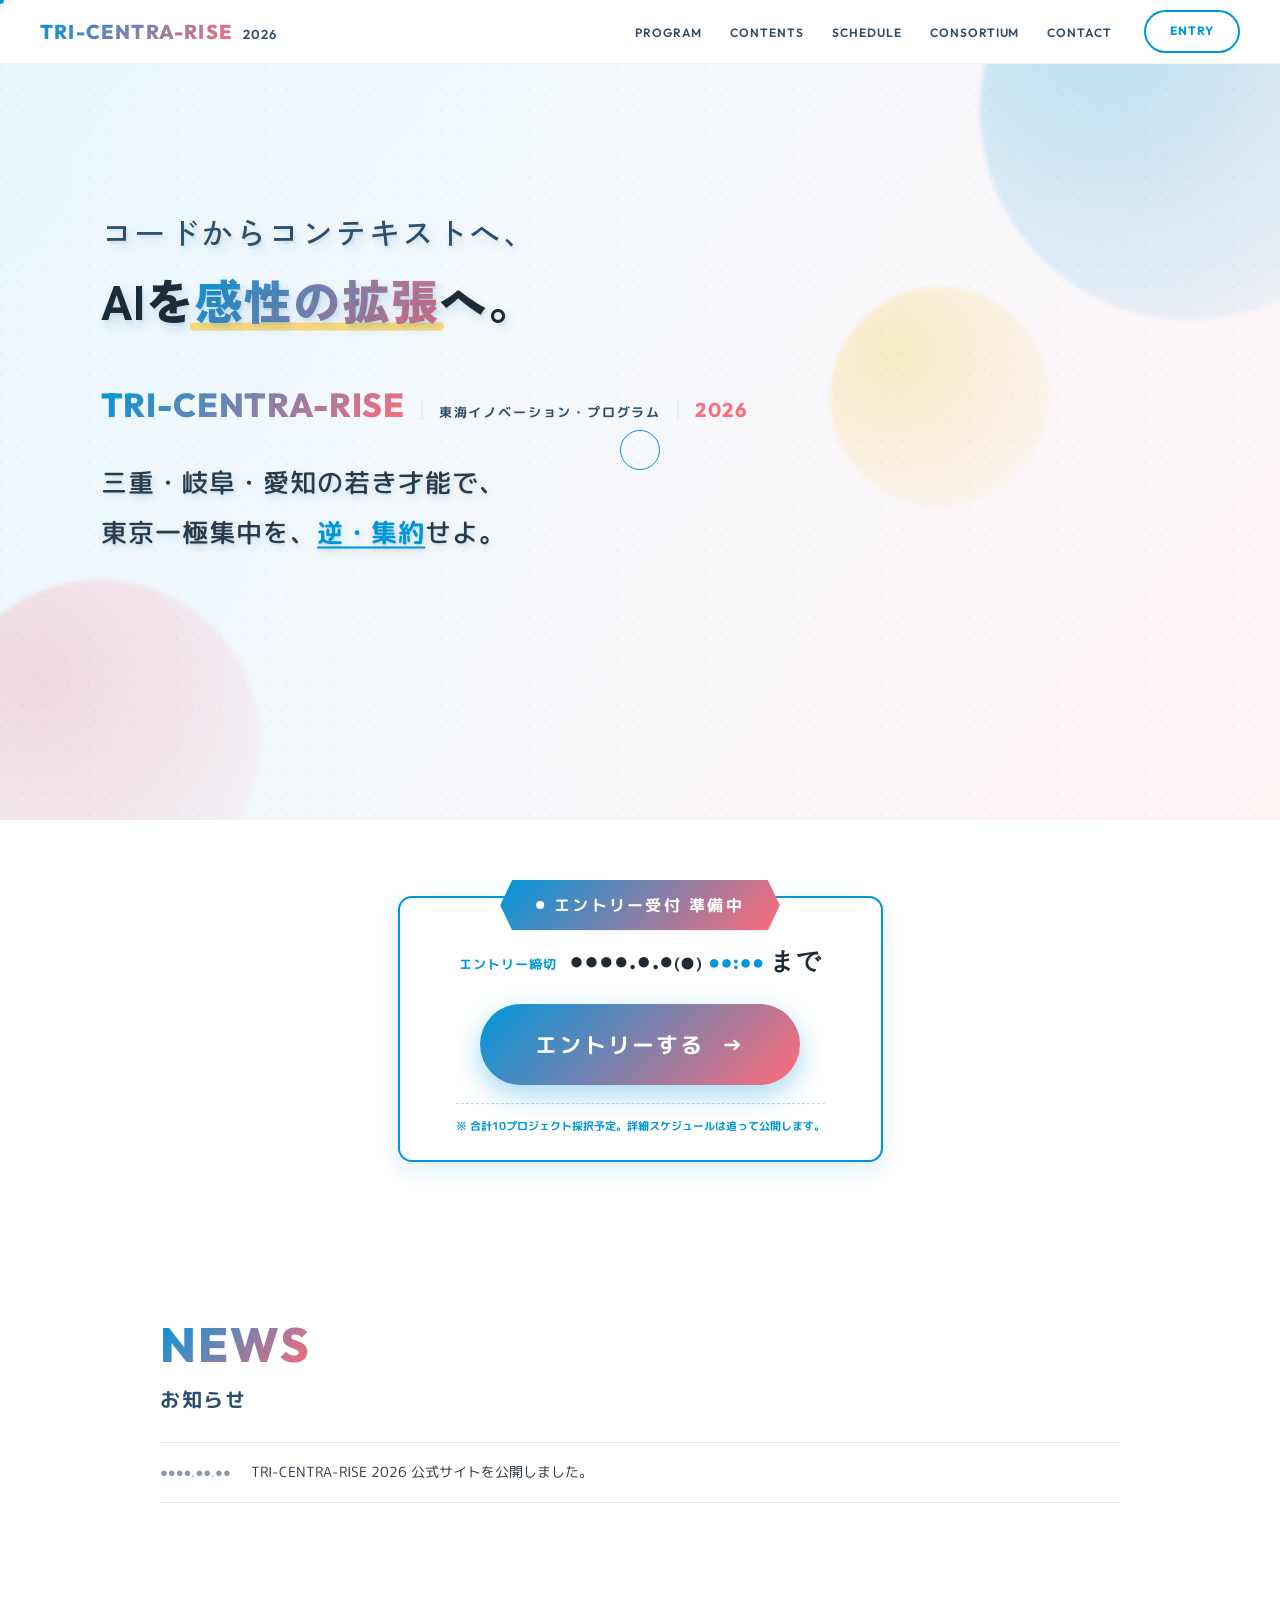
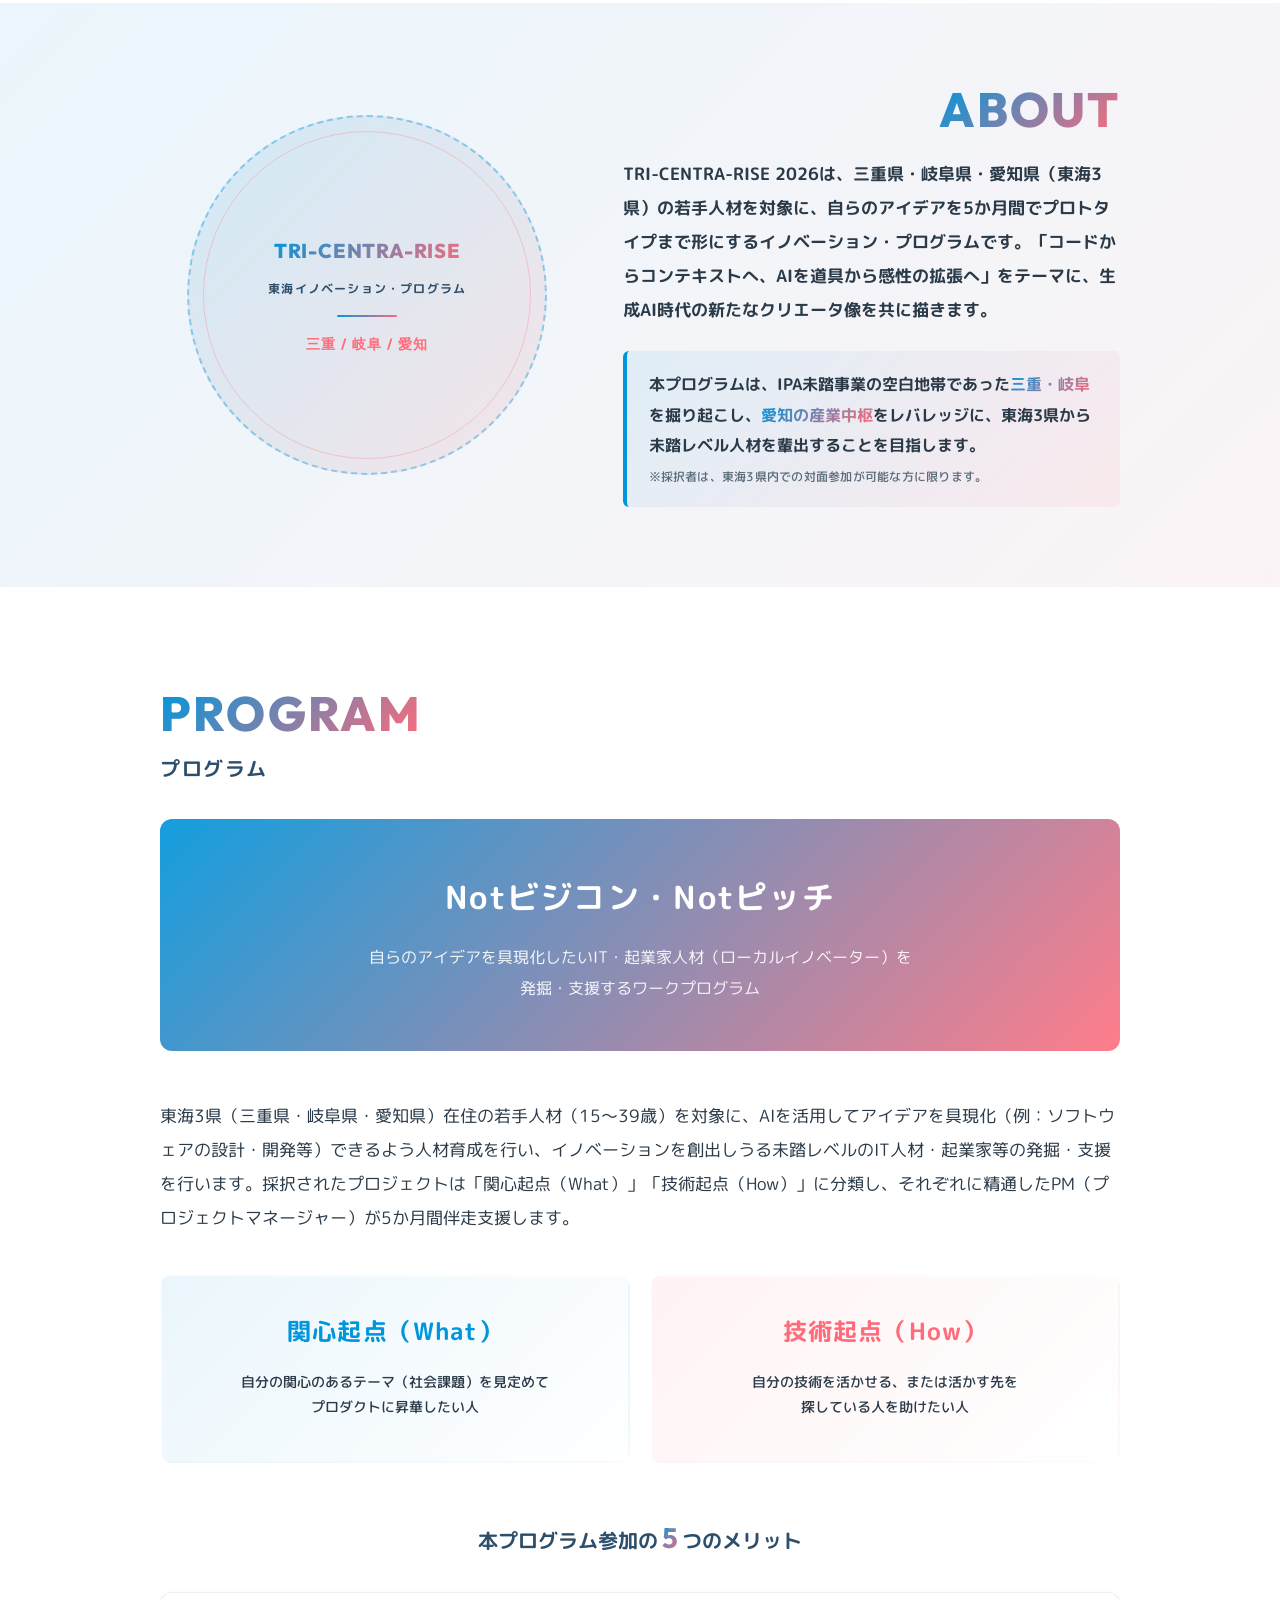
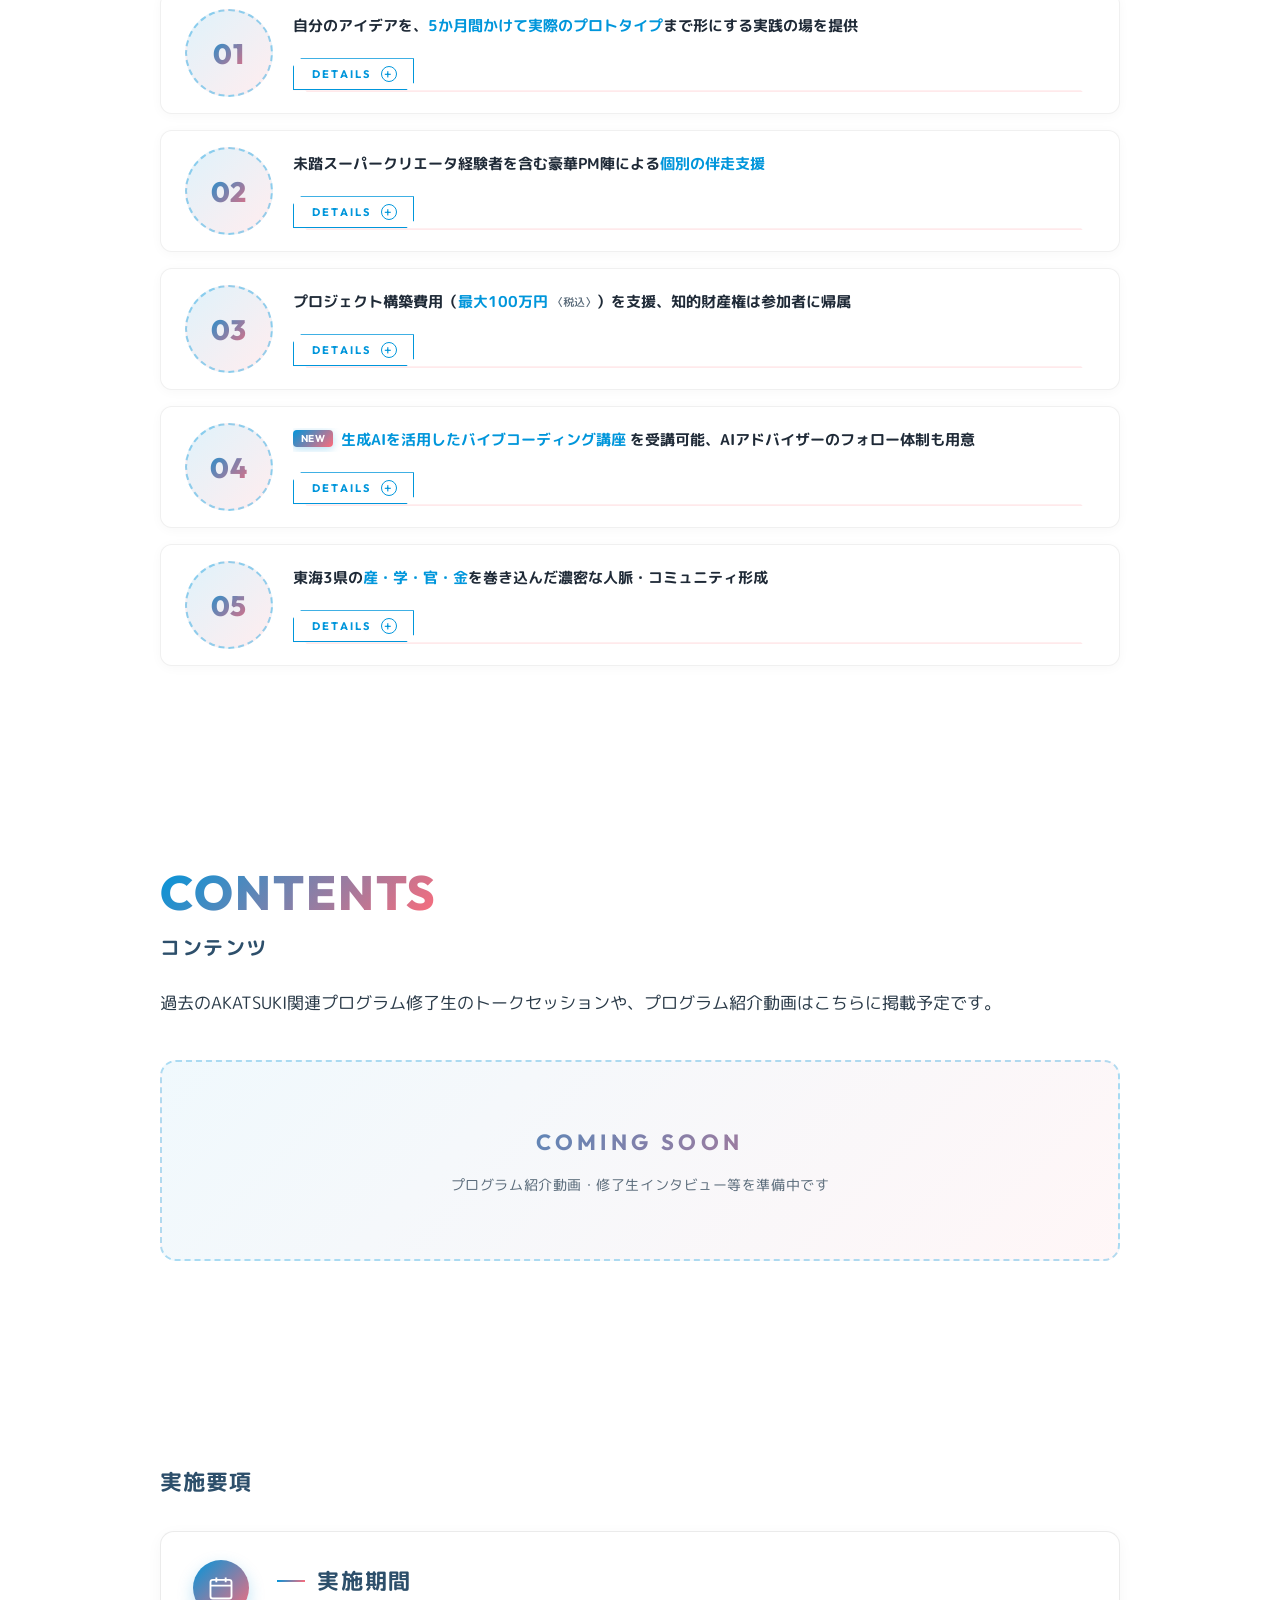
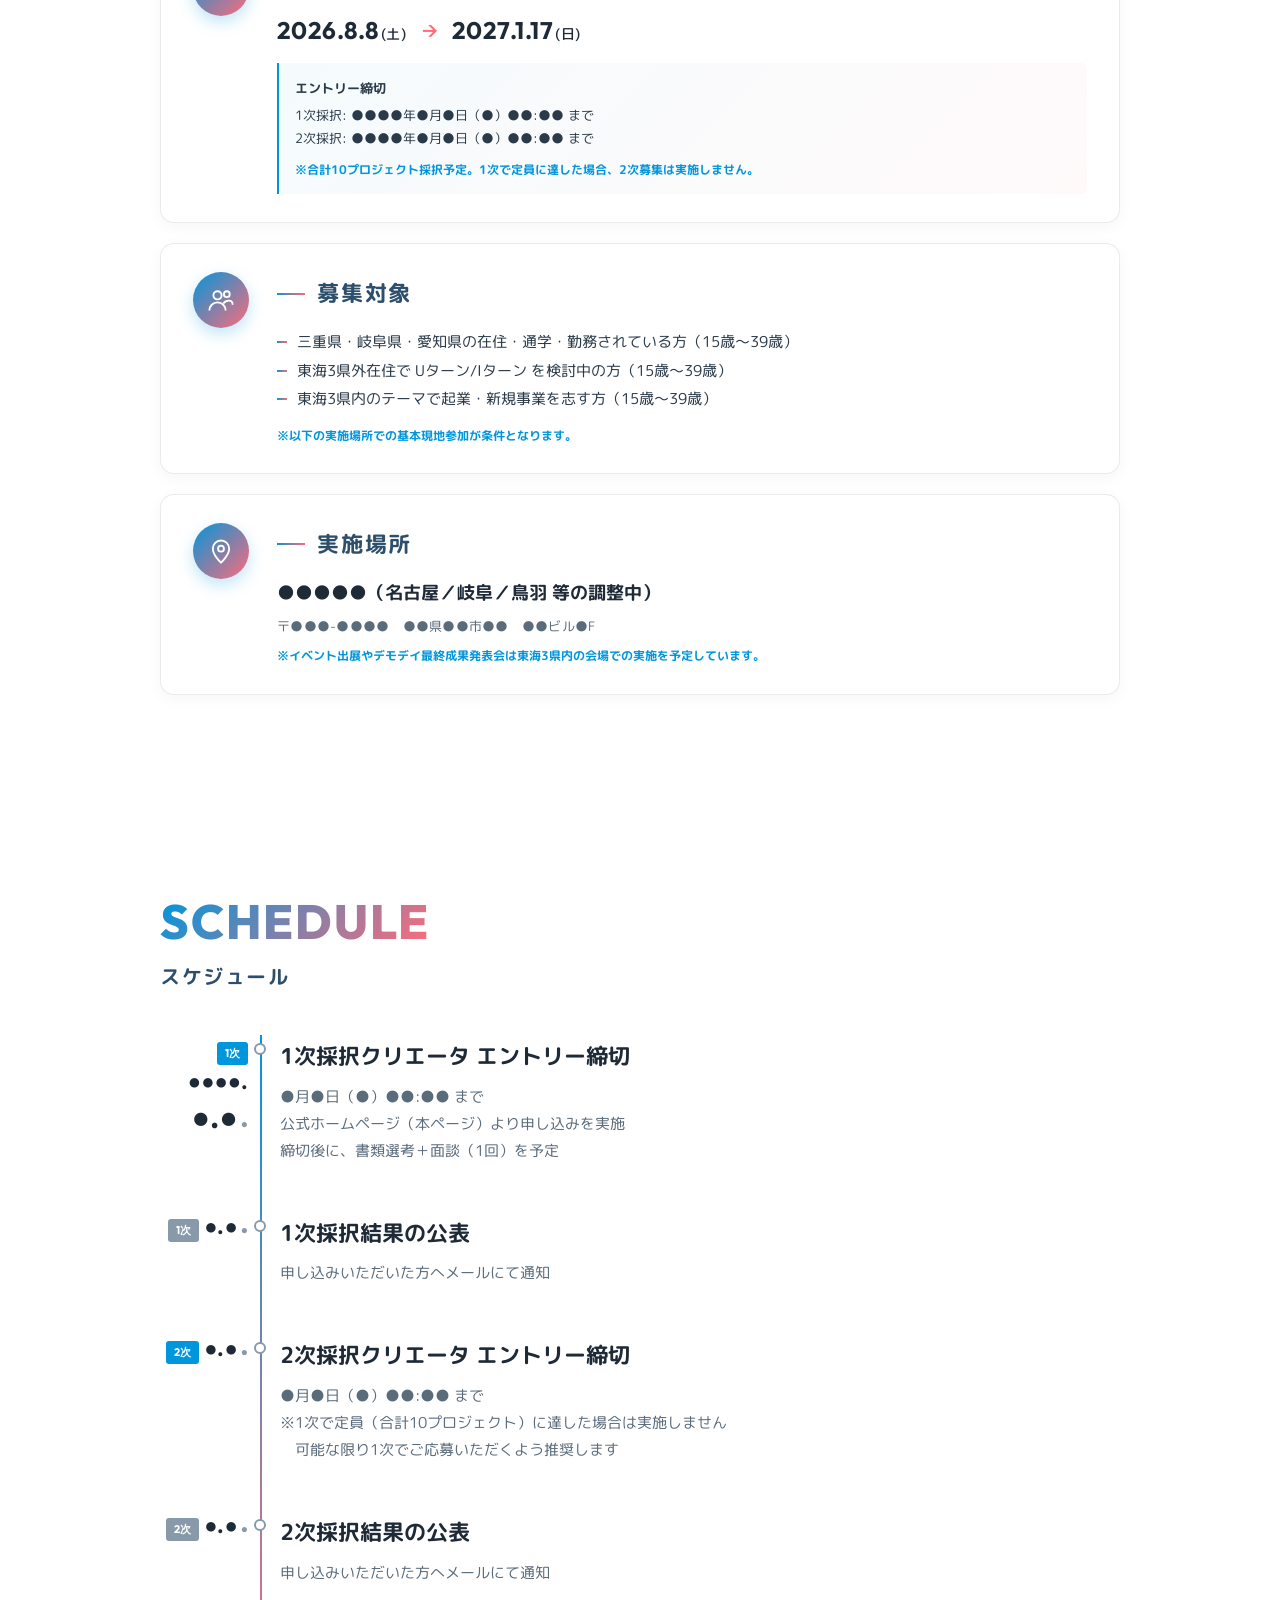
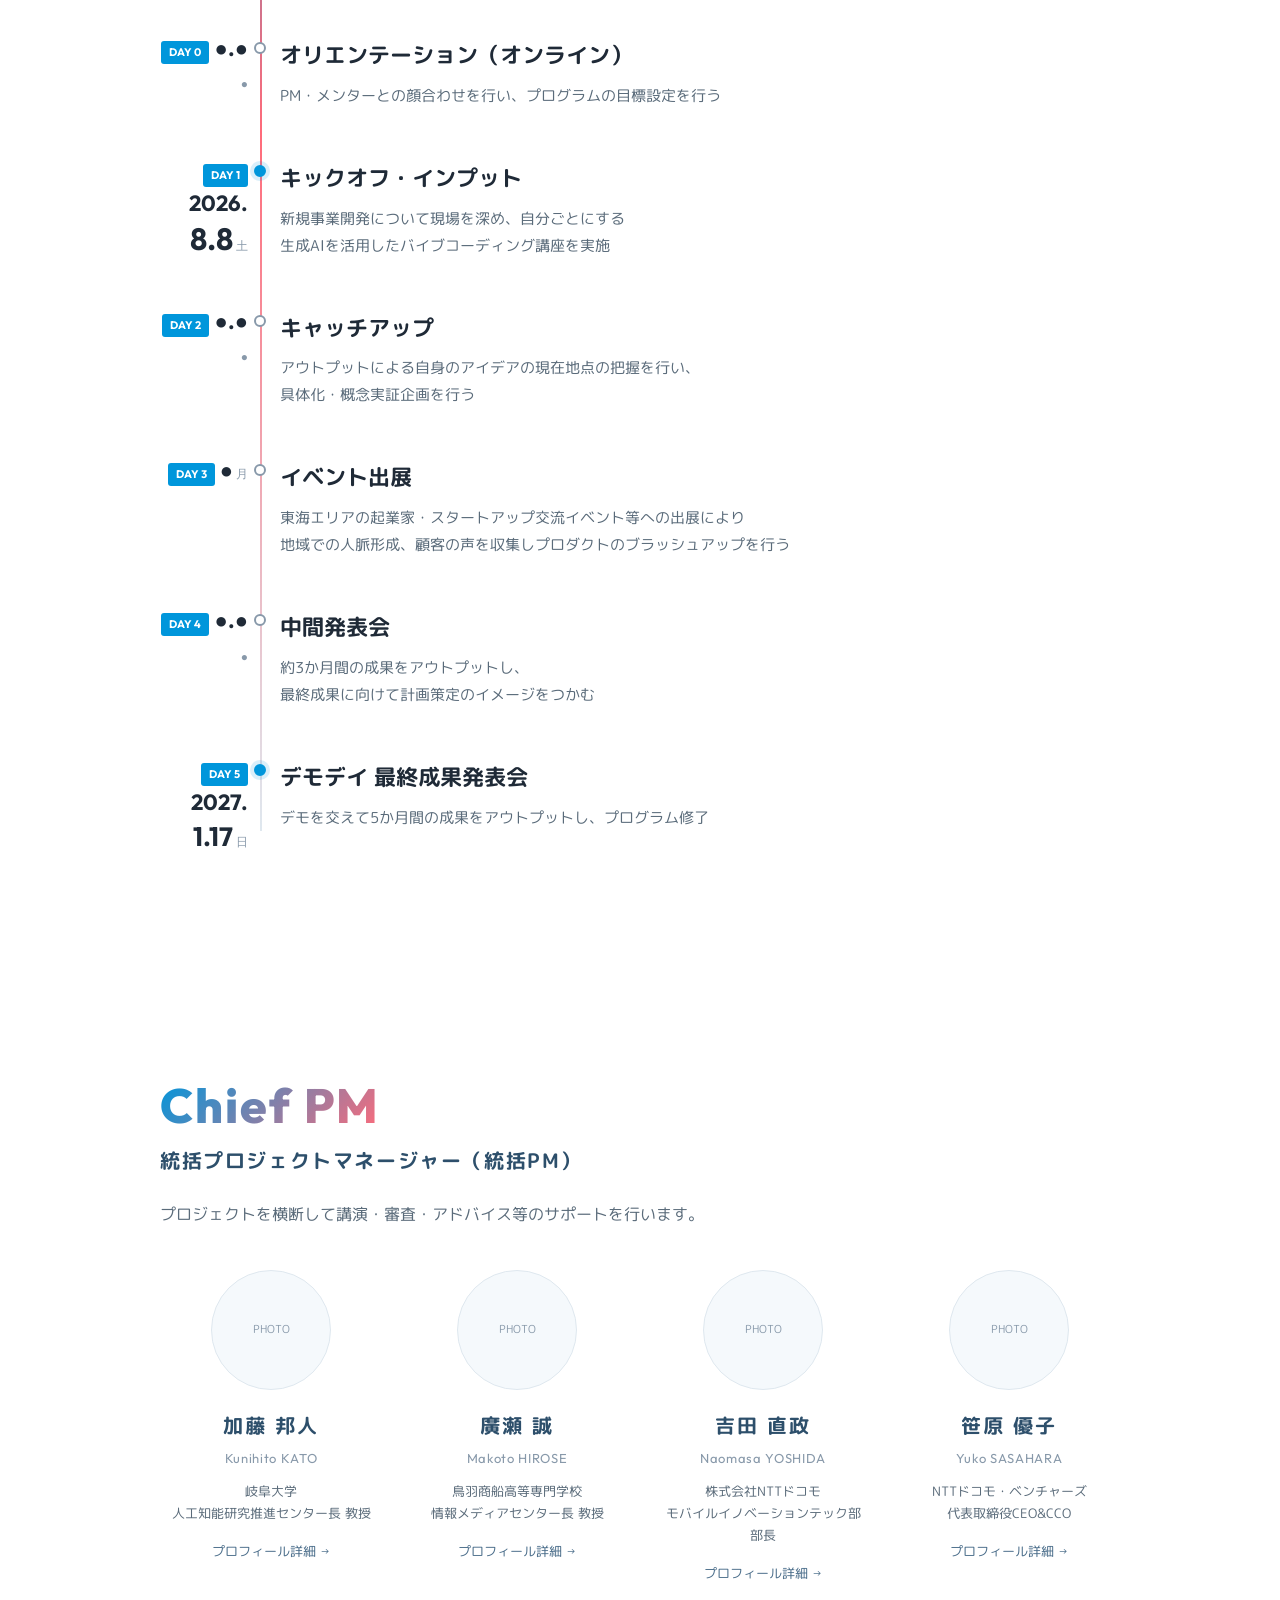
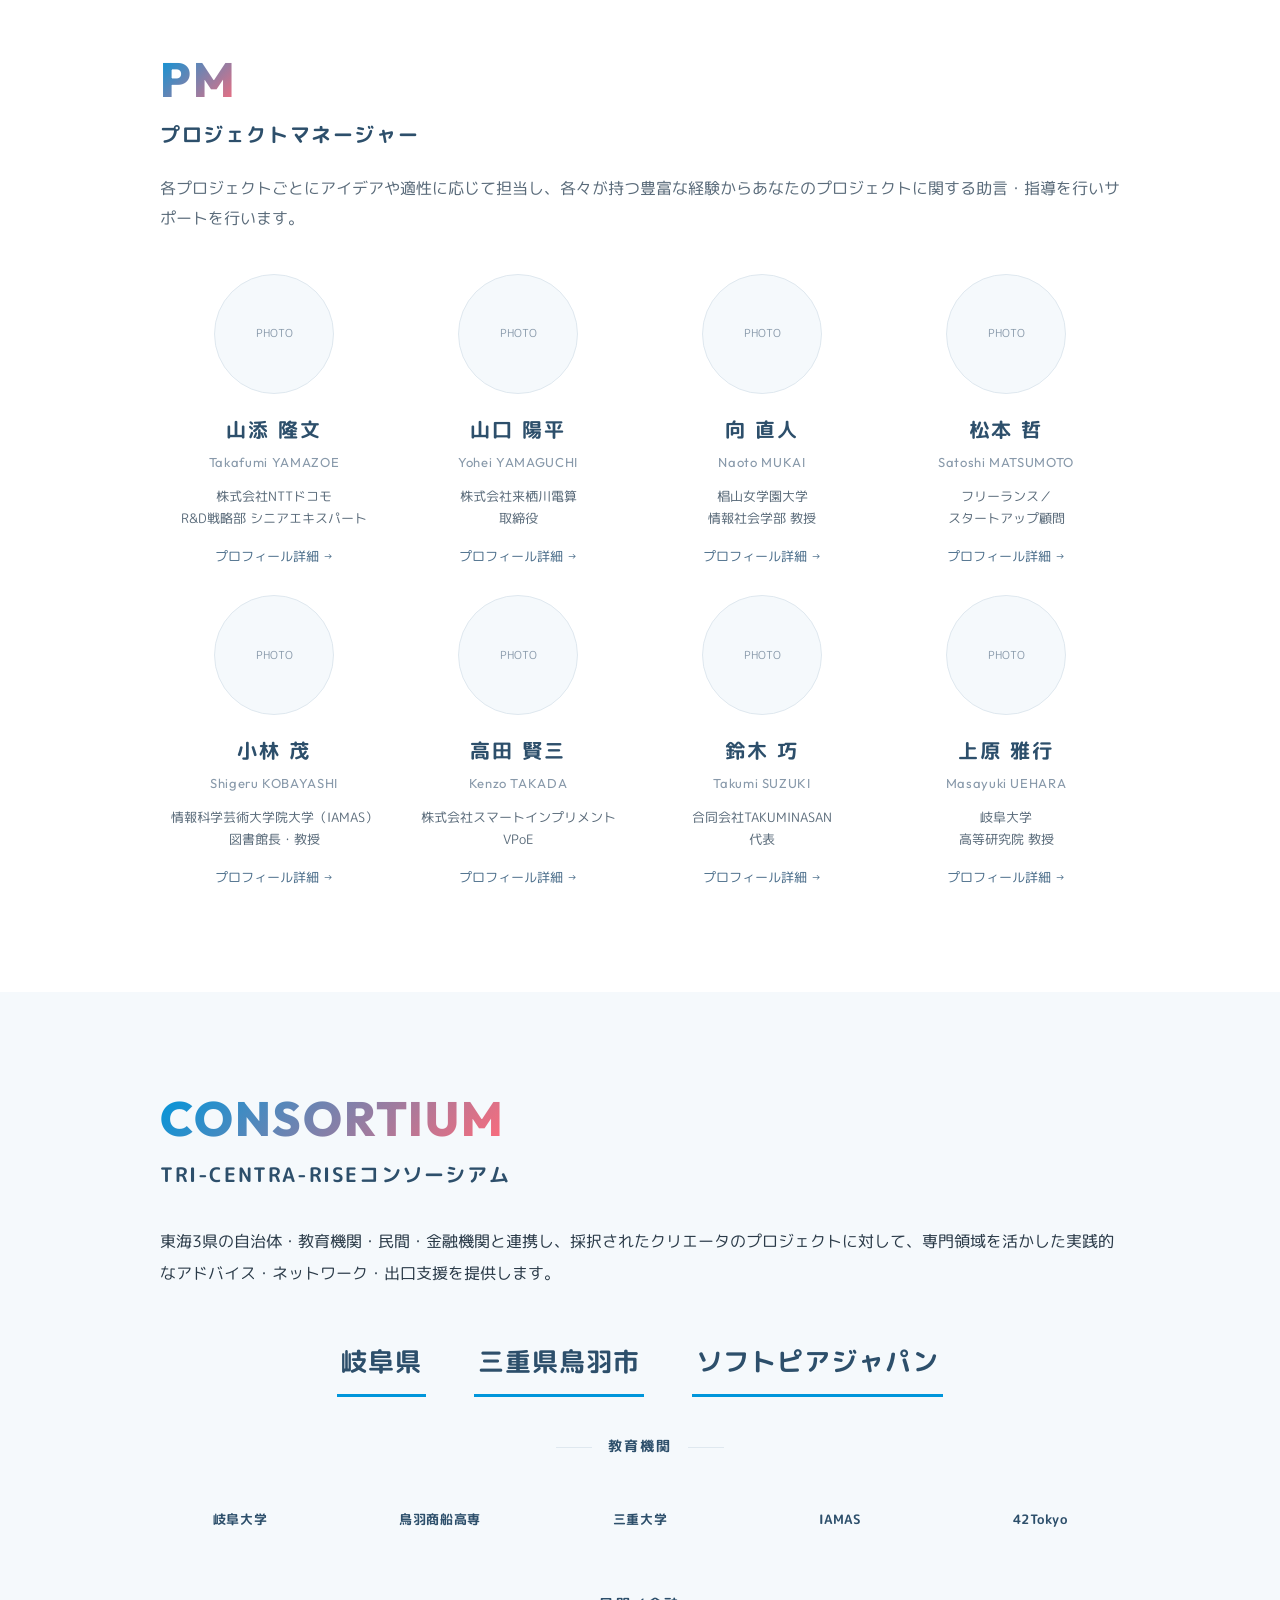
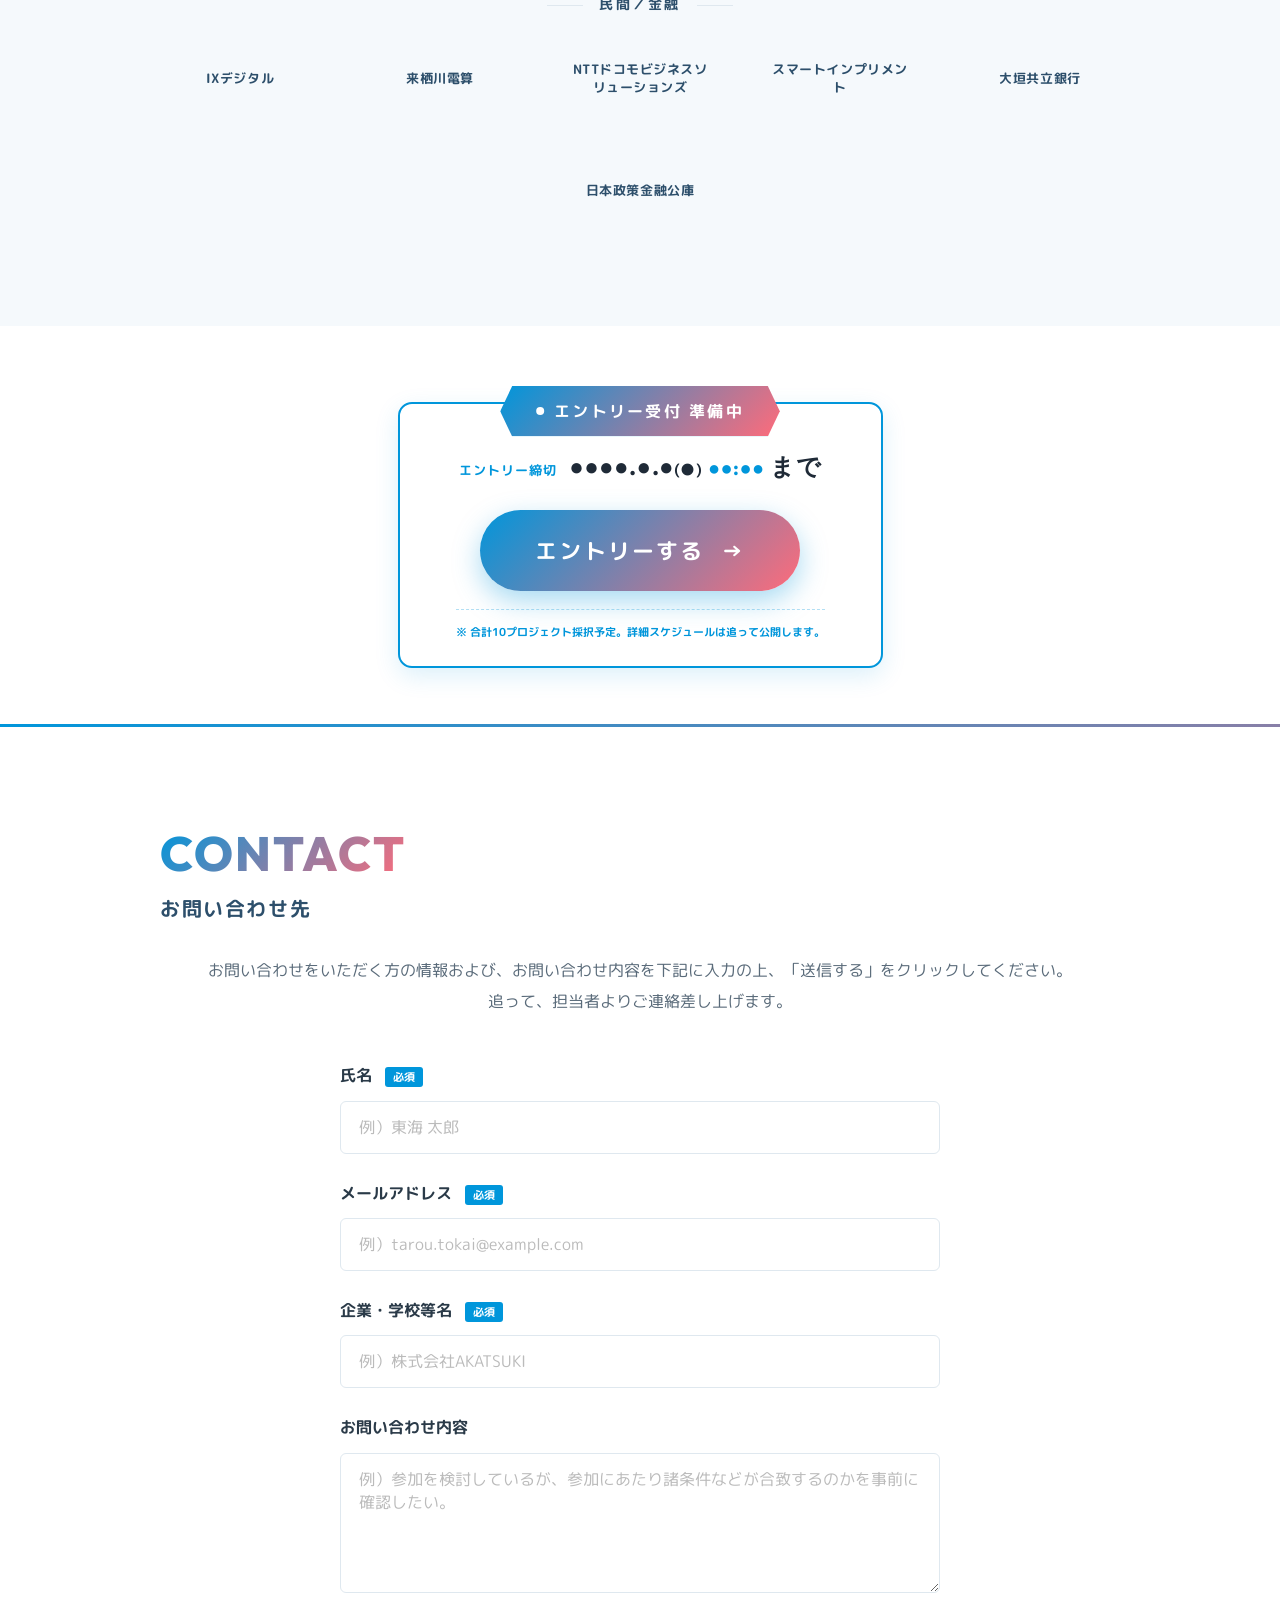
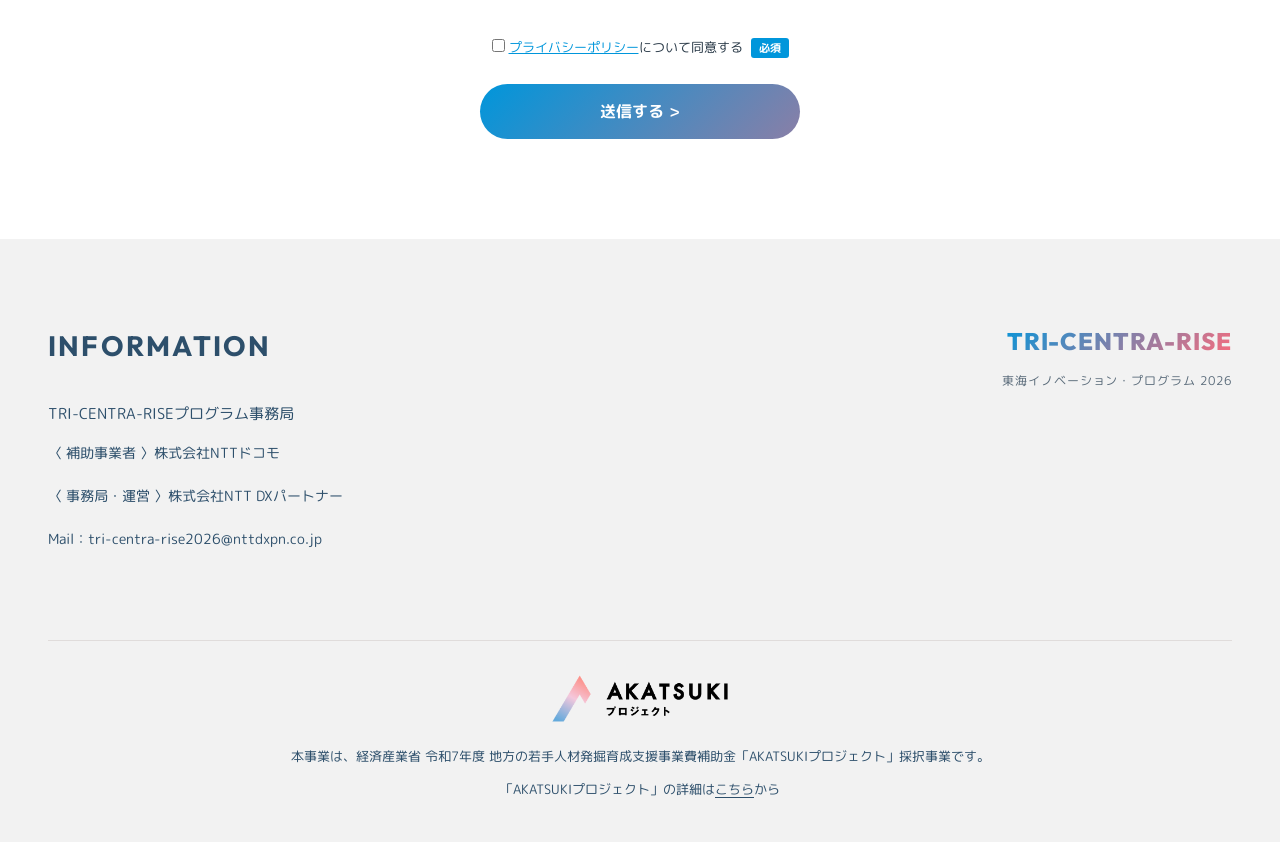
==== commit 6d71bdc9: "ヒーローロゴを横1行レイアウトに変更（TRI-CENTRA-RISE | 東海イノベーション・プログラム | 2026）" ====
--- a/index.html
+++ b/index.html
@@ -66,9 +66,11 @@
       <span class="hero-catch-line2">AIを<span class="hero-catch-accent">感性の拡張</span>へ。</span>
     </p>
     <div class="hero-logo-wrap">
-      <p class="hero-logo-text">TRI-CENTRA-RISE</p>
-      <p class="hero-logo-sub">東海イノベーション・プログラム</p>
-      <p class="hero-logo-year">2026</p>
+      <span class="hero-logo-text">TRI-CENTRA-RISE</span>
+      <span class="hero-logo-sep">|</span>
+      <span class="hero-logo-sub">東海イノベーション・プログラム</span>
+      <span class="hero-logo-sep">|</span>
+      <span class="hero-logo-year">2026</span>
     </div>
     <p class="hero-tagline">
       三重・岐阜・愛知の若き才能で、<br>
--- a/css/style.css
+++ b/css/style.css
@@ -1948,11 +1948,18 @@
   50% { transform: translateY(-30px) translateX(20px); }
 }
 
-/* HEROのテキストロゴ（画像置換） */
-.hero-logo-wrap { margin-bottom: 36px; }
+/* HEROのテキストロゴ（画像置換）— 横1行レイアウト */
+.hero-logo-wrap {
+  margin-bottom: 36px;
+  display: flex;
+  flex-wrap: wrap;
+  align-items: baseline;
+  gap: 14px;
+  line-height: 1.2;
+}
 .hero-logo-text {
   font-family: var(--font-en);
-  font-size: clamp(40px, 5.4vw, 78px);
+  font-size: clamp(24px, 2.6vw, 38px);
   font-weight: 800;
   letter-spacing: 0.02em;
   line-height: 1;
@@ -1960,21 +1967,25 @@
   -webkit-background-clip: text;
   background-clip: text;
   -webkit-text-fill-color: transparent;
-  margin-bottom: 6px;
+}
+.hero-logo-sep {
+  font-family: var(--font-en);
+  font-weight: 300;
+  font-size: 22px;
+  color: var(--gray-border);
 }
 .hero-logo-sub {
-  font-size: 14px;
-  font-weight: 700;
-  color: var(--brown);
-  letter-spacing: 0.18em;
-  margin-bottom: 4px;
+  font-size: 13px;
+  font-weight: 700;
+  color: var(--brown);
+  letter-spacing: 0.14em;
 }
 .hero-logo-year {
   font-family: var(--font-en);
-  font-size: 22px;
+  font-size: 20px;
   font-weight: 700;
   color: var(--purple);
-  letter-spacing: 0.1em;
+  letter-spacing: 0.08em;
 }
 
 /* HERO CATCH ACCENT */
@@ -2187,9 +2198,11 @@
 @media (max-width: 900px) {
   .header-logo-text { font-size: 16px; }
   .header-logo-year { font-size: 11px; }
-  .hero-logo-text { font-size: clamp(32px, 8vw, 52px); }
-  .hero-logo-sub { font-size: 11px; letter-spacing: 0.14em; }
-  .hero-logo-year { font-size: 18px; }
+  .hero-logo-wrap { gap: 10px; }
+  .hero-logo-text { font-size: clamp(22px, 6vw, 32px); }
+  .hero-logo-sub { font-size: 11px; letter-spacing: 0.12em; }
+  .hero-logo-year { font-size: 16px; }
+  .hero-logo-sep { font-size: 16px; }
   .about-key { max-width: 280px; }
   .about-key-stamp { padding: 24px; }
   .about-key-stamp-en { font-size: 16px; }
